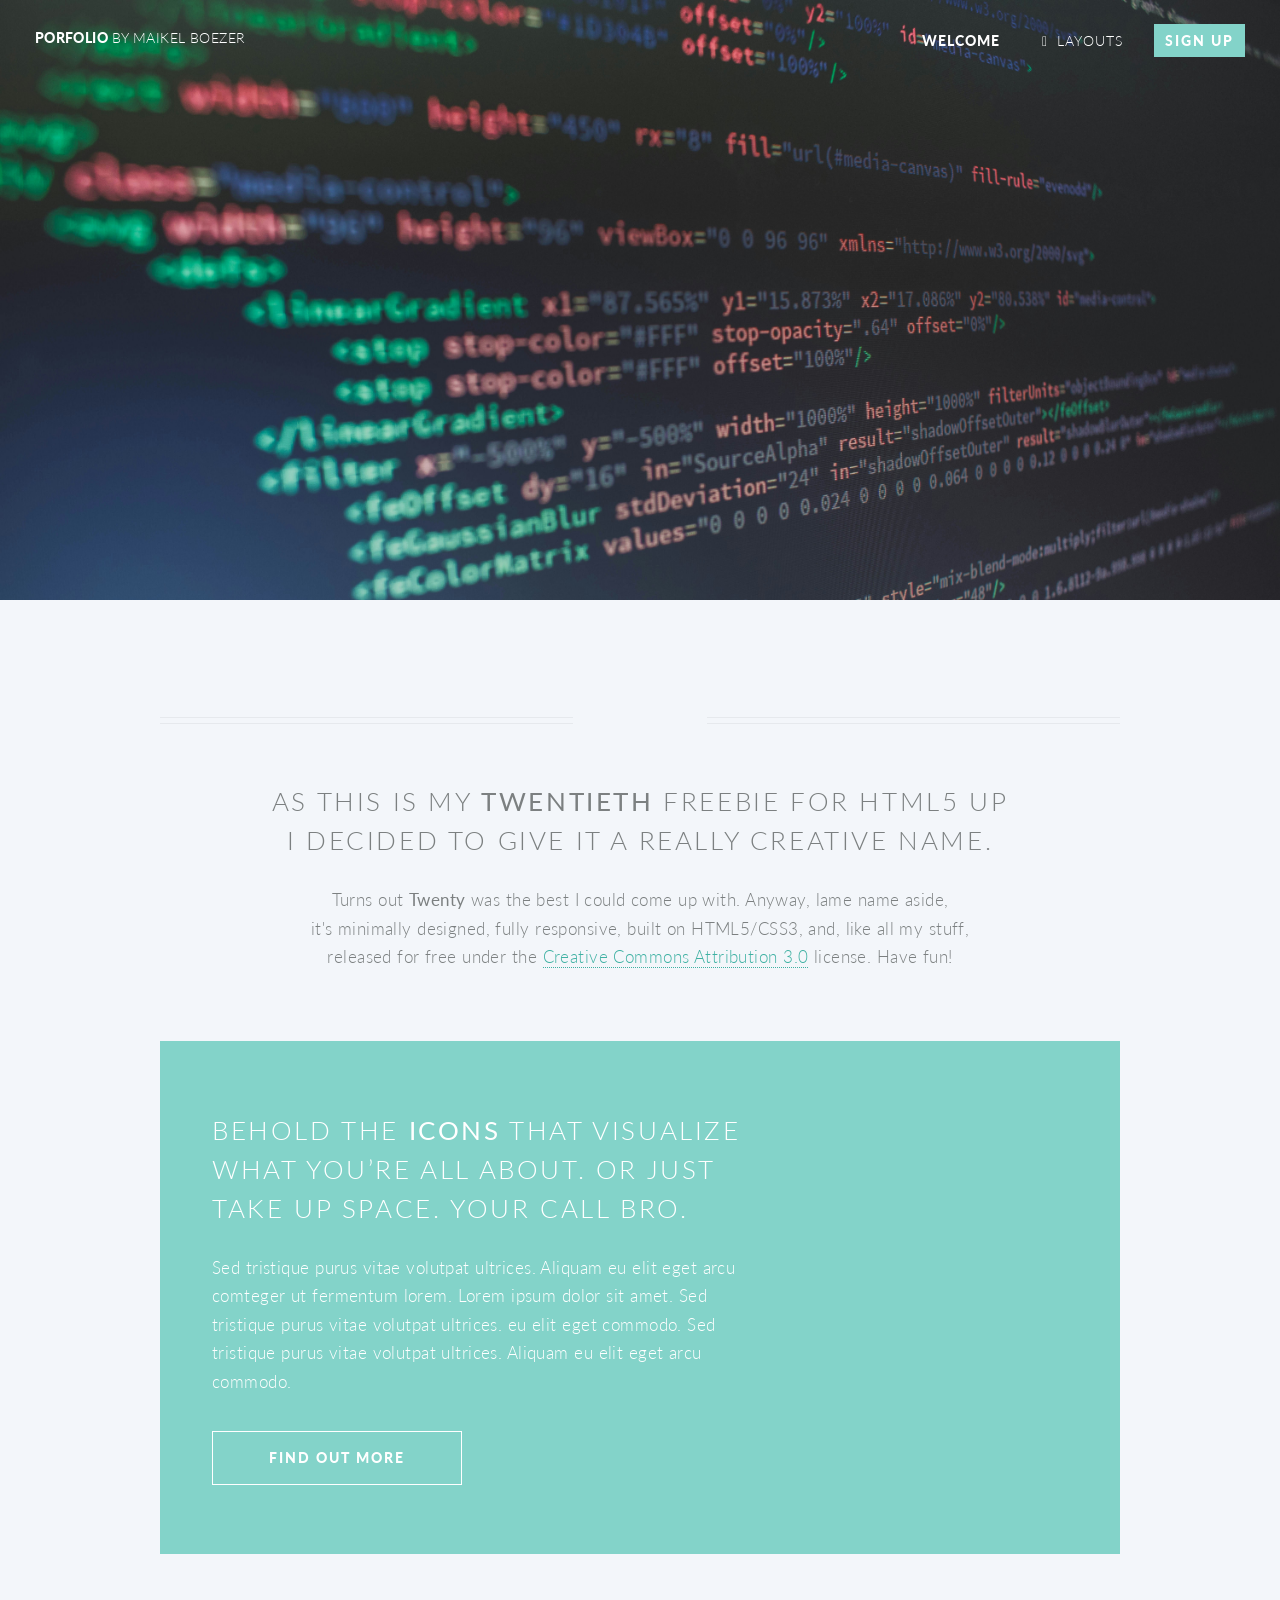
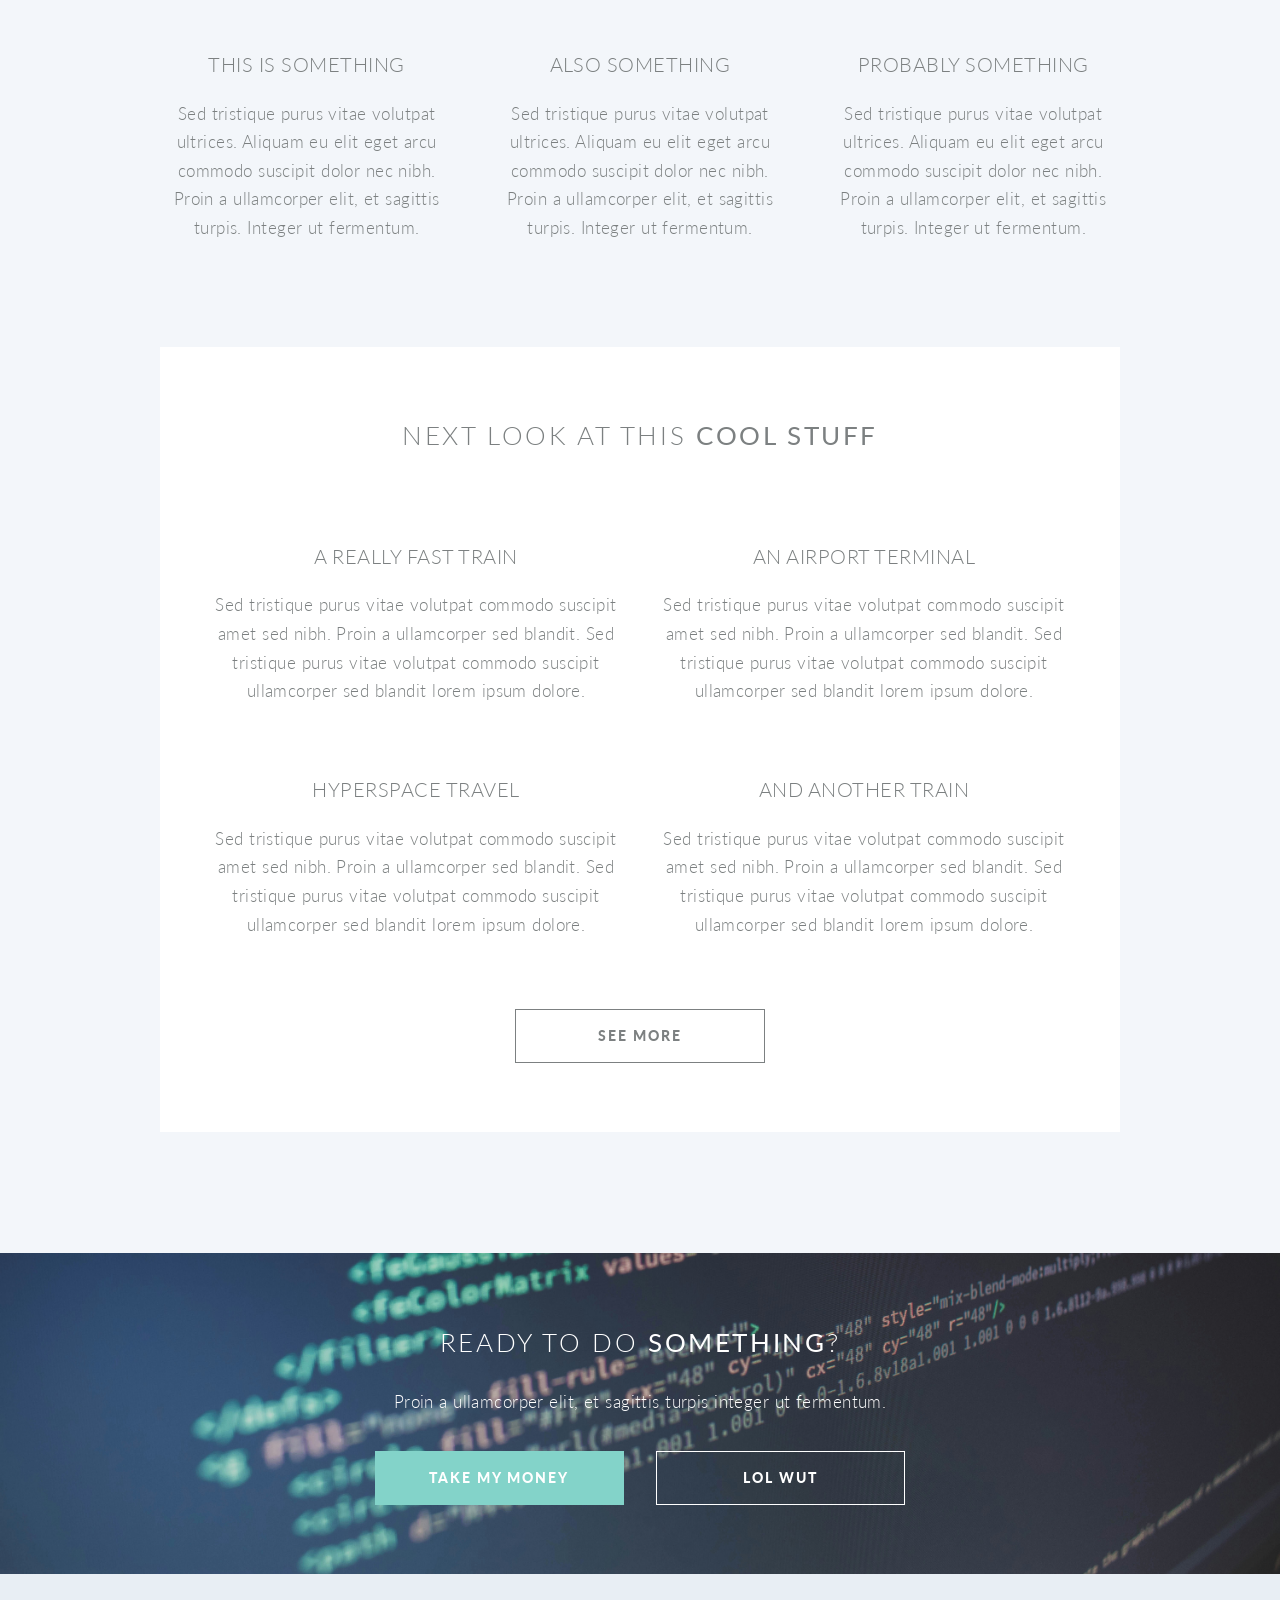
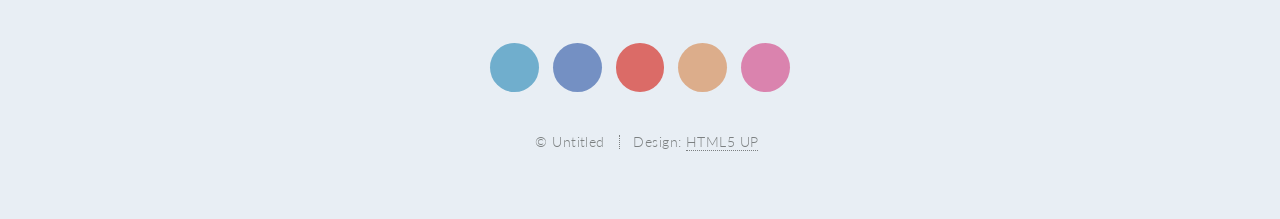
==== index.html @ 5ec09b9a "start of the portfolio" ====
<!DOCTYPE HTML>
<!--
	Twenty by HTML5 UP
	html5up.net | @ajlkn
	Free for personal and commercial use under the CCA 3.0 license (html5up.net/license)
-->
<html>
	<head>
		<title>portfolio Maikel Boezer</title>
		<meta charset="utf-8" />
		<meta name="viewport" content="width=device-width, initial-scale=1, user-scalable=no" />
		<link rel="stylesheet" href="assets/css/main.css" />
		<noscript><link rel="stylesheet" href="assets/css/noscript.css" /></noscript>
	</head>
	<body class="index is-preload">
		<div id="page-wrapper">

			<!-- Header -->
				<header id="header" class="alt">
					<h1 id="logo"><a href="index.html">porfolio <span>by Maikel Boezer</span></a></h1>
					<nav id="nav">
						<ul>
							<li class="current"><a href="index.html">Welcome</a></li>
							<li class="submenu">
								<a href="#">Layouts</a>
								<ul>
									<li><a href="left-sidebar.html">Left Sidebar</a></li>
									<li><a href="right-sidebar.html">Right Sidebar</a></li>
									<li><a href="no-sidebar.html">No Sidebar</a></li>
									<li><a href="contact.html">Contact</a></li>
									<li class="submenu">
										<a href="#">Submenu</a>
										<ul>
											<li><a href="#">Dolore Sed</a></li>
											<li><a href="#">Consequat</a></li>
											<li><a href="#">Lorem Magna</a></li>
											<li><a href="#">Sed Magna</a></li>
											<li><a href="#">Ipsum Nisl</a></li>
										</ul>
									</li>
								</ul>
							</li>
							<li><a href="#" class="button primary">Sign Up</a></li>
						</ul>
					</nav>
				</header>

			<!-- Banner -->
				<section id="banner">

					<!--
						".inner" is set up as an inline-block so it automatically expands
						in both directions to fit whatever's inside it. This means it won't
						automatically wrap lines, so be sure to use line breaks where
						appropriate (<br />).
					-->
					<div class="inner">

						<header>
							<h2>Maikel Boezer</h2>
						</header>
						<p>This is <strong>Twenty</strong>, a free
						<br />
						responsive template
						<br />
						by <a href="http://html5up.net">HTML5 UP</a>.</p>
						<footer>
							<ul class="buttons stacked">
								<li><a href="#main" class="button fit scrolly">Tell Me More</a></li>
							</ul>
						</footer>

					</div>

				</section>

			<!-- Main -->
				<article id="main">

					<header class="special container">
						<span class="icon solid fa-chart-bar"></span>
						<h2>As this is my <strong>twentieth</strong> freebie for HTML5 UP
						<br />
						I decided to give it a really creative name.</h2>
						<p>Turns out <strong>Twenty</strong> was the best I could come up with. Anyway, lame name aside,
						<br />
						it's minimally designed, fully responsive, built on HTML5/CSS3,
						and, like all my stuff,
						<br />
						released for free under the <a href="http://html5up.net/license">Creative Commons Attribution 3.0</a> license. Have fun!</p>
					</header>

					<!-- One -->
						<section class="wrapper style2 container special-alt">
							<div class="row gtr-50">
								<div class="col-8 col-12-narrower">

									<header>
										<h2>Behold the <strong>icons</strong> that visualize what you’re all about. or just take up space. your call bro.</h2>
									</header>
									<p>Sed tristique purus vitae volutpat ultrices. Aliquam eu elit eget arcu comteger ut fermentum lorem. Lorem ipsum dolor sit amet. Sed tristique purus vitae volutpat ultrices. eu elit eget commodo. Sed tristique purus vitae volutpat ultrices. Aliquam eu elit eget arcu commodo.</p>
									<footer>
										<ul class="buttons">
											<li><a href="#" class="button">Find Out More</a></li>
										</ul>
									</footer>

								</div>
								<div class="col-4 col-12-narrower imp-narrower">

									<ul class="featured-icons">
										<li><span class="icon fa-clock"><span class="label">Feature 1</span></span></li>
										<li><span class="icon solid fa-volume-up"><span class="label">Feature 2</span></span></li>
										<li><span class="icon solid fa-laptop"><span class="label">Feature 3</span></span></li>
										<li><span class="icon solid fa-inbox"><span class="label">Feature 4</span></span></li>
										<li><span class="icon solid fa-lock"><span class="label">Feature 5</span></span></li>
										<li><span class="icon solid fa-cog"><span class="label">Feature 6</span></span></li>
									</ul>

								</div>
							</div>
						</section>

					<!-- Two -->
						<section class="wrapper style1 container special">
							<div class="row">
								<div class="col-4 col-12-narrower">

									<section>
										<span class="icon solid featured fa-check"></span>
										<header>
											<h3>This is Something</h3>
										</header>
										<p>Sed tristique purus vitae volutpat ultrices. Aliquam eu elit eget arcu commodo suscipit dolor nec nibh. Proin a ullamcorper elit, et sagittis turpis. Integer ut fermentum.</p>
									</section>

								</div>
								<div class="col-4 col-12-narrower">

									<section>
										<span class="icon solid featured fa-check"></span>
										<header>
											<h3>Also Something</h3>
										</header>
										<p>Sed tristique purus vitae volutpat ultrices. Aliquam eu elit eget arcu commodo suscipit dolor nec nibh. Proin a ullamcorper elit, et sagittis turpis. Integer ut fermentum.</p>
									</section>

								</div>
								<div class="col-4 col-12-narrower">

									<section>
										<span class="icon solid featured fa-check"></span>
										<header>
											<h3>Probably Something</h3>
										</header>
										<p>Sed tristique purus vitae volutpat ultrices. Aliquam eu elit eget arcu commodo suscipit dolor nec nibh. Proin a ullamcorper elit, et sagittis turpis. Integer ut fermentum.</p>
									</section>

								</div>
							</div>
						</section>

					<!-- Three -->
						<section class="wrapper style3 container special">

							<header class="major">
								<h2>Next look at this <strong>cool stuff</strong></h2>
							</header>

							<div class="row">
								<div class="col-6 col-12-narrower">

									<section>
										<a href="#" class="image featured"><img src="images/pic01.jpg" alt="" /></a>
										<header>
											<h3>A Really Fast Train</h3>
										</header>
										<p>Sed tristique purus vitae volutpat commodo suscipit amet sed nibh. Proin a ullamcorper sed blandit. Sed tristique purus vitae volutpat commodo suscipit ullamcorper sed blandit lorem ipsum dolore.</p>
									</section>

								</div>
								<div class="col-6 col-12-narrower">

									<section>
										<a href="#" class="image featured"><img src="images/pic02.jpg" alt="" /></a>
										<header>
											<h3>An Airport Terminal</h3>
										</header>
										<p>Sed tristique purus vitae volutpat commodo suscipit amet sed nibh. Proin a ullamcorper sed blandit. Sed tristique purus vitae volutpat commodo suscipit ullamcorper sed blandit lorem ipsum dolore.</p>
									</section>

								</div>
							</div>
							<div class="row">
								<div class="col-6 col-12-narrower">

									<section>
										<a href="#" class="image featured"><img src="images/pic03.jpg" alt="" /></a>
										<header>
											<h3>Hyperspace Travel</h3>
										</header>
										<p>Sed tristique purus vitae volutpat commodo suscipit amet sed nibh. Proin a ullamcorper sed blandit. Sed tristique purus vitae volutpat commodo suscipit ullamcorper sed blandit lorem ipsum dolore.</p>
									</section>

								</div>
								<div class="col-6 col-12-narrower">

									<section>
										<a href="#" class="image featured"><img src="images/pic04.jpg" alt="" /></a>
										<header>
											<h3>And Another Train</h3>
										</header>
										<p>Sed tristique purus vitae volutpat commodo suscipit amet sed nibh. Proin a ullamcorper sed blandit. Sed tristique purus vitae volutpat commodo suscipit ullamcorper sed blandit lorem ipsum dolore.</p>
									</section>

								</div>
							</div>

							<footer class="major">
								<ul class="buttons">
									<li><a href="#" class="button">See More</a></li>
								</ul>
							</footer>

						</section>

				</article>

			<!-- CTA -->
				<section id="cta">

					<header>
						<h2>Ready to do <strong>something</strong>?</h2>
						<p>Proin a ullamcorper elit, et sagittis turpis integer ut fermentum.</p>
					</header>
					<footer>
						<ul class="buttons">
							<li><a href="#" class="button primary">Take My Money</a></li>
							<li><a href="#" class="button">LOL Wut</a></li>
						</ul>
					</footer>

				</section>

			<!-- Footer -->
				<footer id="footer">

					<ul class="icons">
						<li><a href="#" class="icon brands circle fa-twitter"><span class="label">Twitter</span></a></li>
						<li><a href="#" class="icon brands circle fa-facebook-f"><span class="label">Facebook</span></a></li>
						<li><a href="#" class="icon brands circle fa-google-plus-g"><span class="label">Google+</span></a></li>
						<li><a href="#" class="icon brands circle fa-github"><span class="label">Github</span></a></li>
						<li><a href="#" class="icon brands circle fa-dribbble"><span class="label">Dribbble</span></a></li>
					</ul>

					<ul class="copyright">
						<li>&copy; Untitled</li><li>Design: <a href="http://html5up.net">HTML5 UP</a></li>
					</ul>

				</footer>

		</div>

		<!-- Scripts -->
			<script src="assets/js/jquery.min.js"></script>
			<script src="assets/js/jquery.dropotron.min.js"></script>
			<script src="assets/js/jquery.scrolly.min.js"></script>
			<script src="assets/js/jquery.scrollex.min.js"></script>
			<script src="assets/js/browser.min.js"></script>
			<script src="assets/js/breakpoints.min.js"></script>
			<script src="assets/js/util.js"></script>
			<script src="assets/js/main.js"></script>

	</body>
</html>
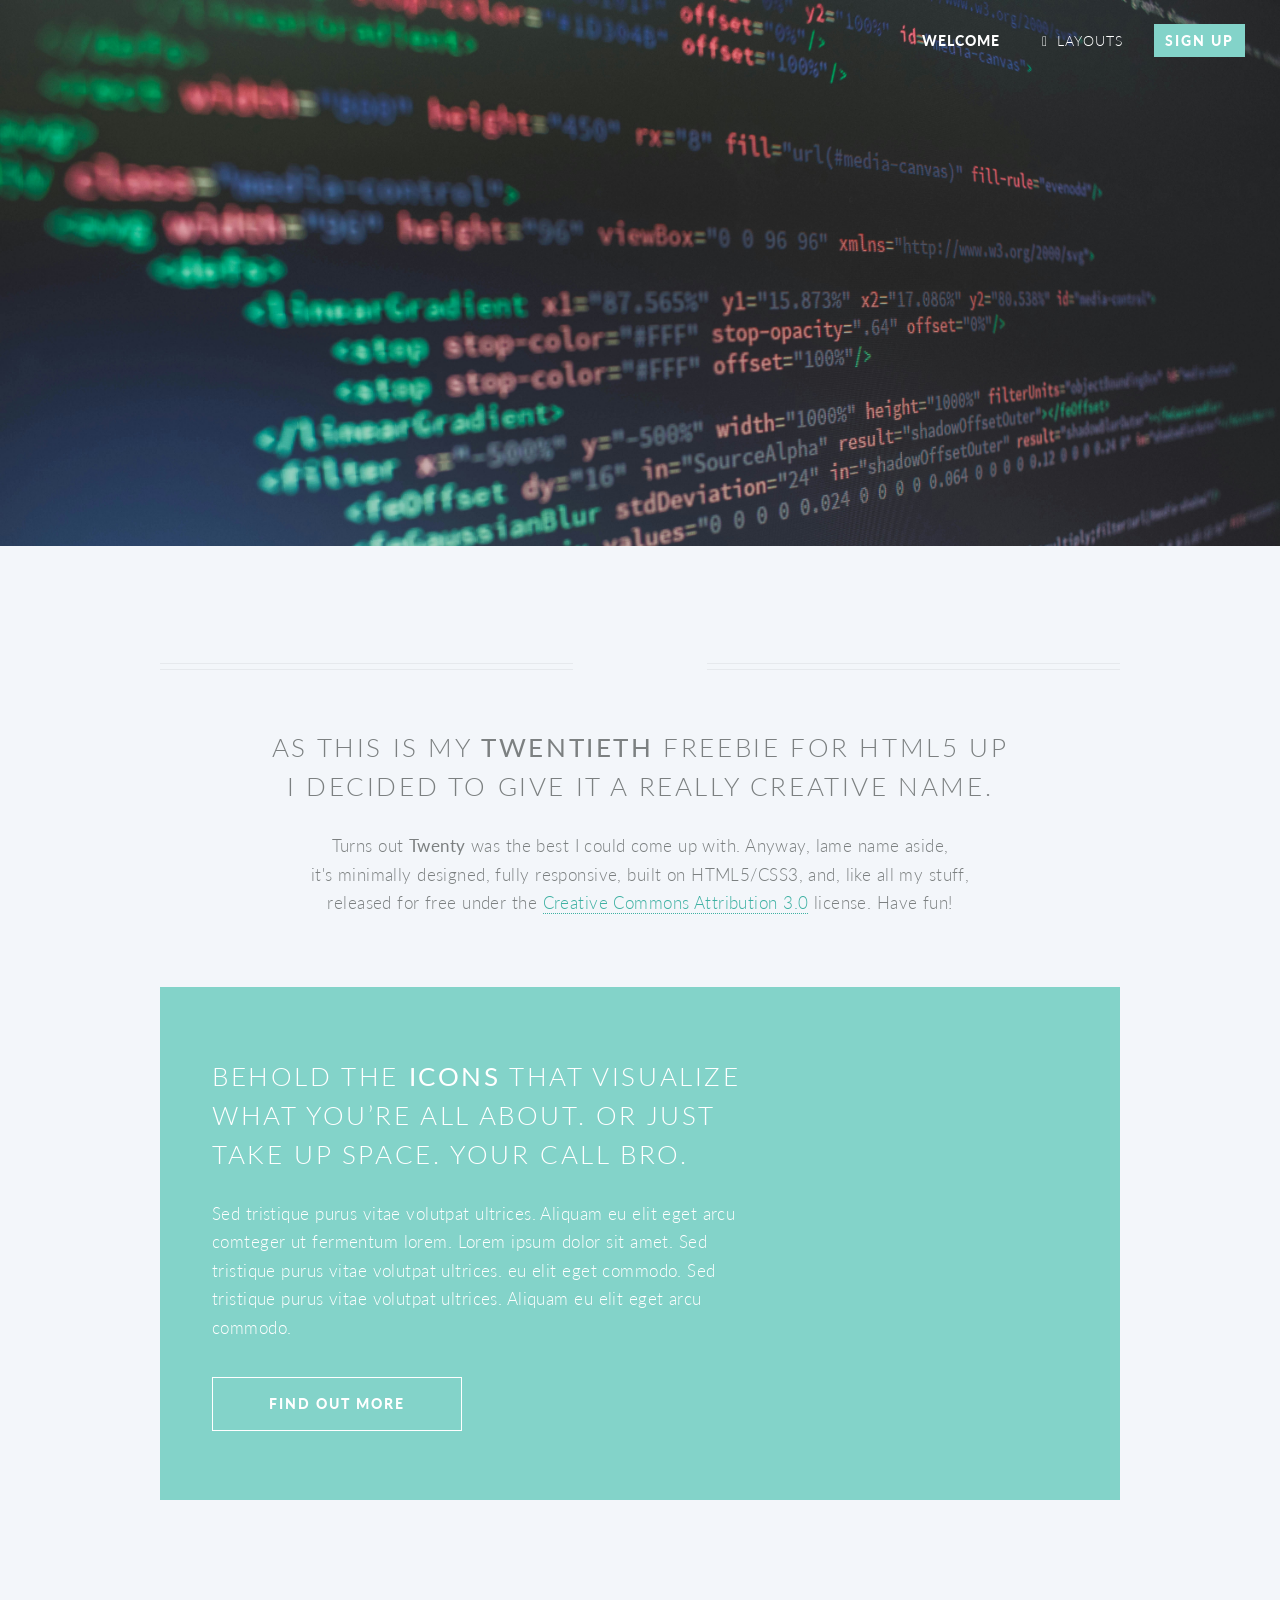
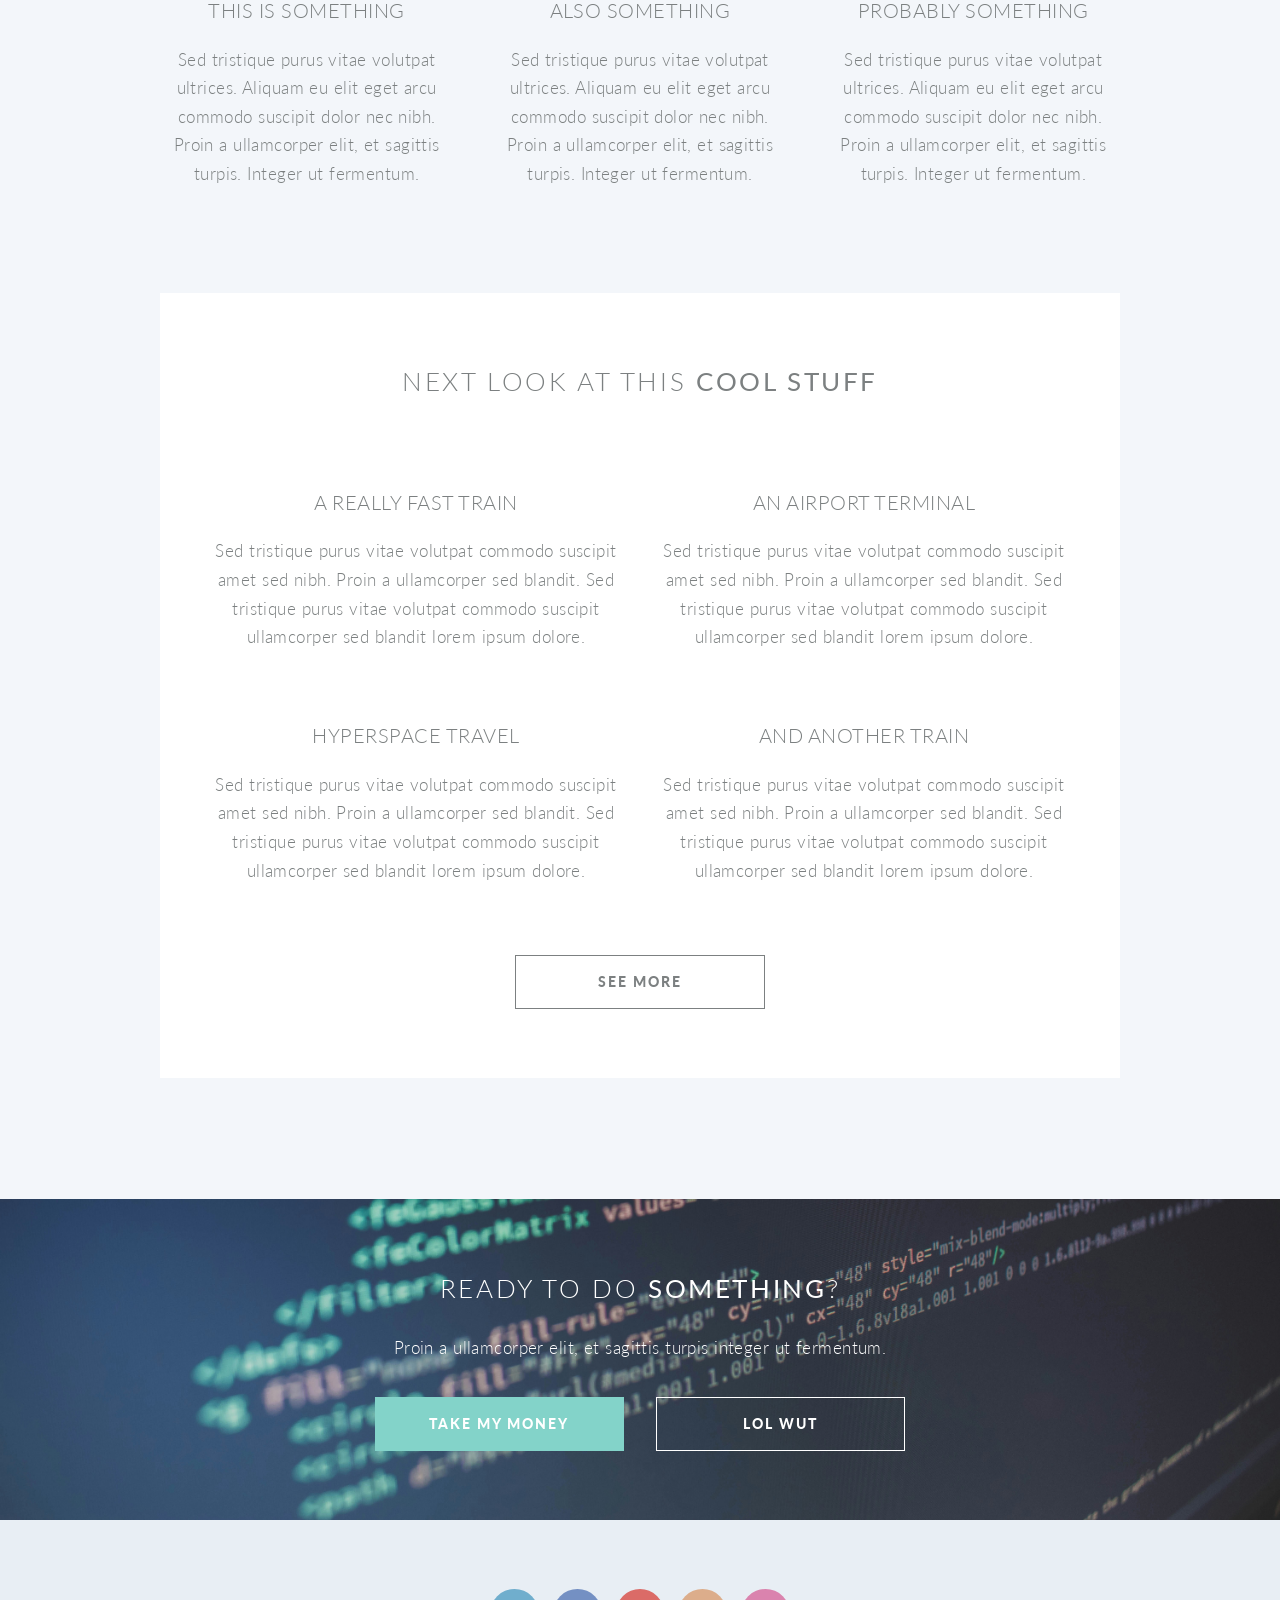
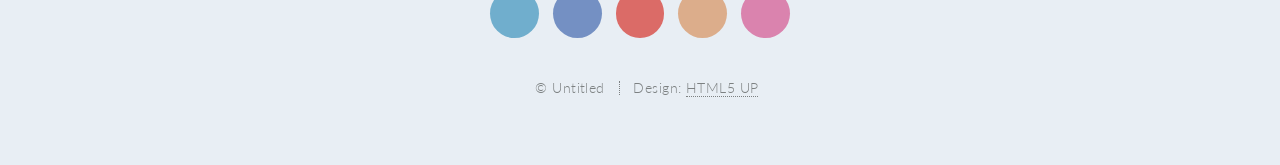
==== commit f62c8092: "Update index.html" ====
--- a/index.html
+++ b/index.html
@@ -6,7 +6,7 @@
 -->
 <html>
 	<head>
-		<title>portfolio Maikel Boezer</title>
+		<title>Portfolio Maikel Boezer</title>
 		<meta charset="utf-8" />
 		<meta name="viewport" content="width=device-width, initial-scale=1, user-scalable=no" />
 		<link rel="stylesheet" href="assets/css/main.css" />
@@ -17,7 +17,7 @@
 
 			<!-- Header -->
 				<header id="header" class="alt">
-					<h1 id="logo"><a href="index.html">porfolio <span>by Maikel Boezer</span></a></h1>
+					<!-- <h1 id="logo"><a href="index.html">porfolio <span>by Maikel Boezer</span></a></h1> -->
 					<nav id="nav">
 						<ul>
 							<li class="current"><a href="index.html">Welcome</a></li>
@@ -59,15 +59,13 @@
 						<header>
 							<h2>Maikel Boezer</h2>
 						</header>
-						<p>This is <strong>Twenty</strong>, a free
-						<br />
-						responsive template
-						<br />
-						by <a href="http://html5up.net">HTML5 UP</a>.</p>
+						<p><br />This is a porfolio off all my projects so far,<br />
+						   let's see if there is anything intresting!
+						</p>
 						<footer>
-							<ul class="buttons stacked">
+							<!-- <ul class="buttons stacked">
 								<li><a href="#main" class="button fit scrolly">Tell Me More</a></li>
-							</ul>
+							</ul> -->
 						</footer>
 
 					</div>
@@ -78,7 +76,7 @@
 				<article id="main">
 
 					<header class="special container">
-						<span class="icon solid fa-chart-bar"></span>
+						<span class="icon solid fa-id-card"></span>
 						<h2>As this is my <strong>twentieth</strong> freebie for HTML5 UP
 						<br />
 						I decided to give it a really creative name.</h2>
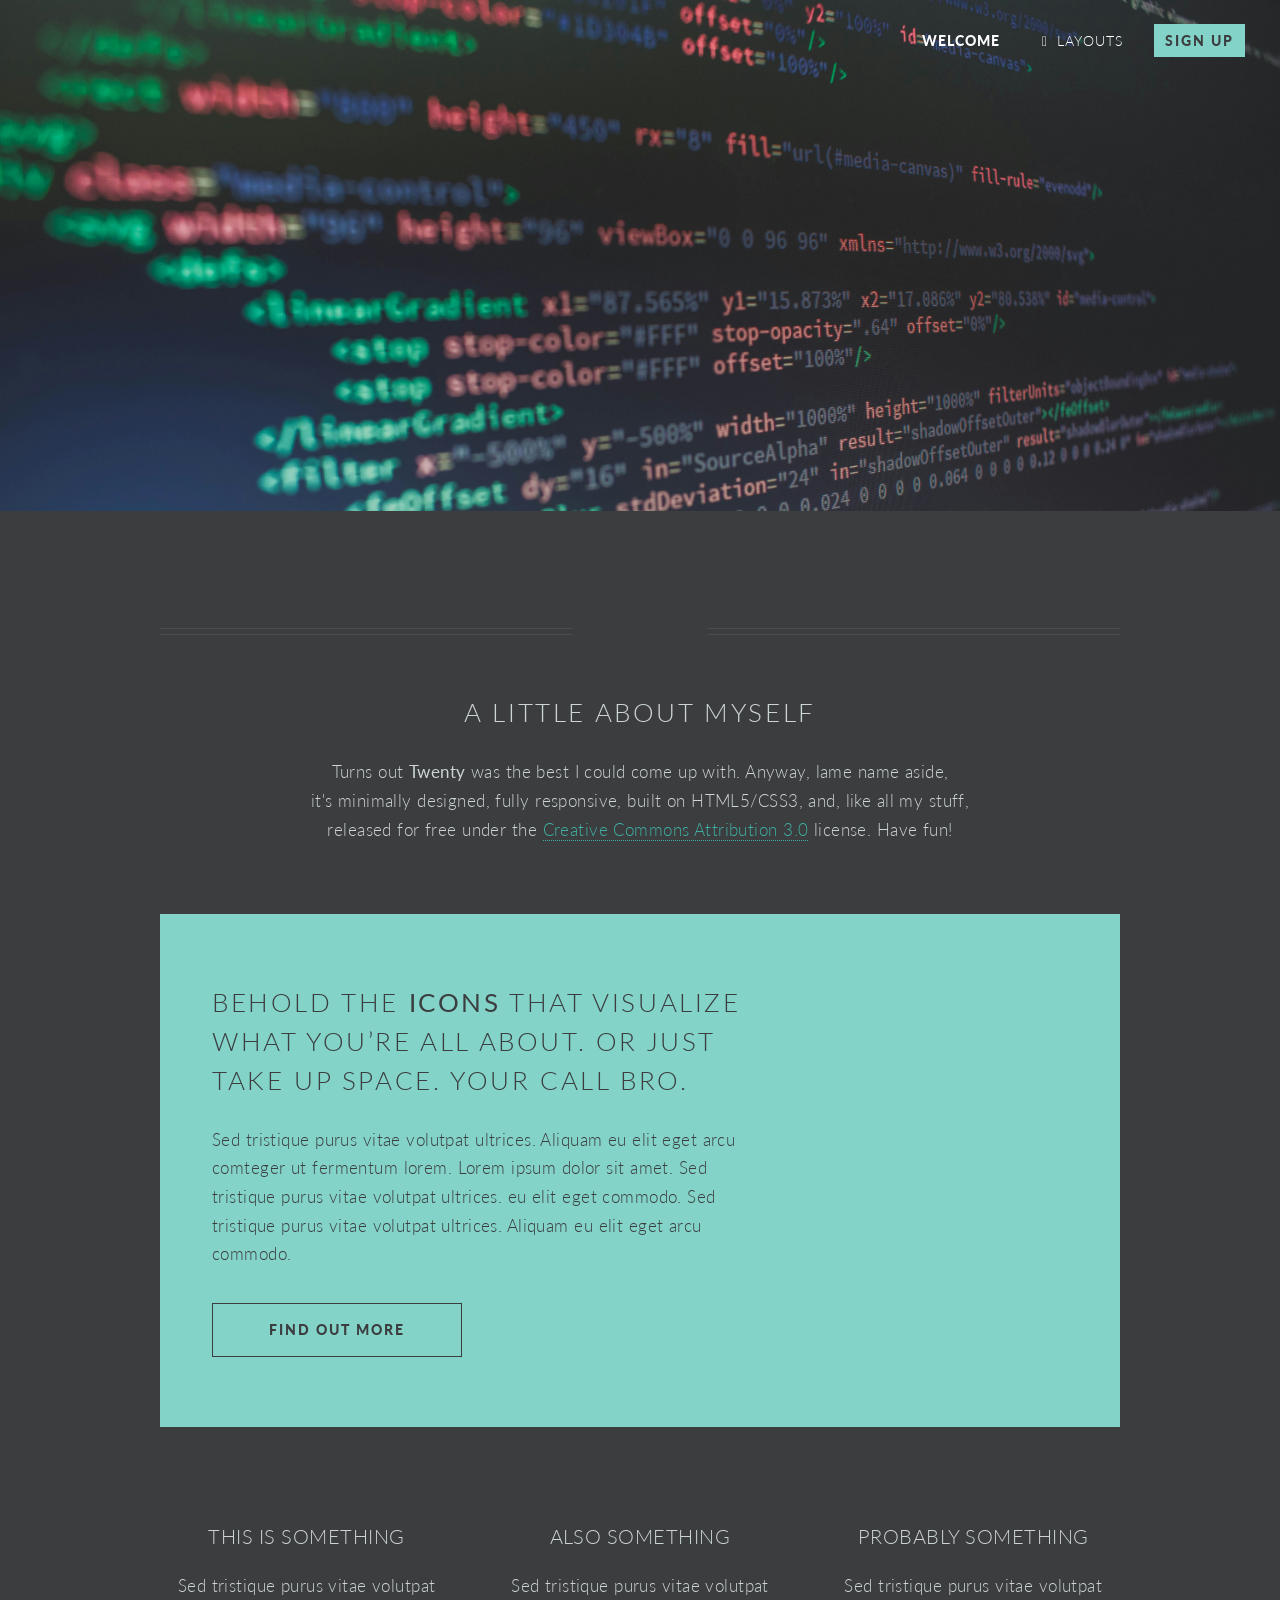
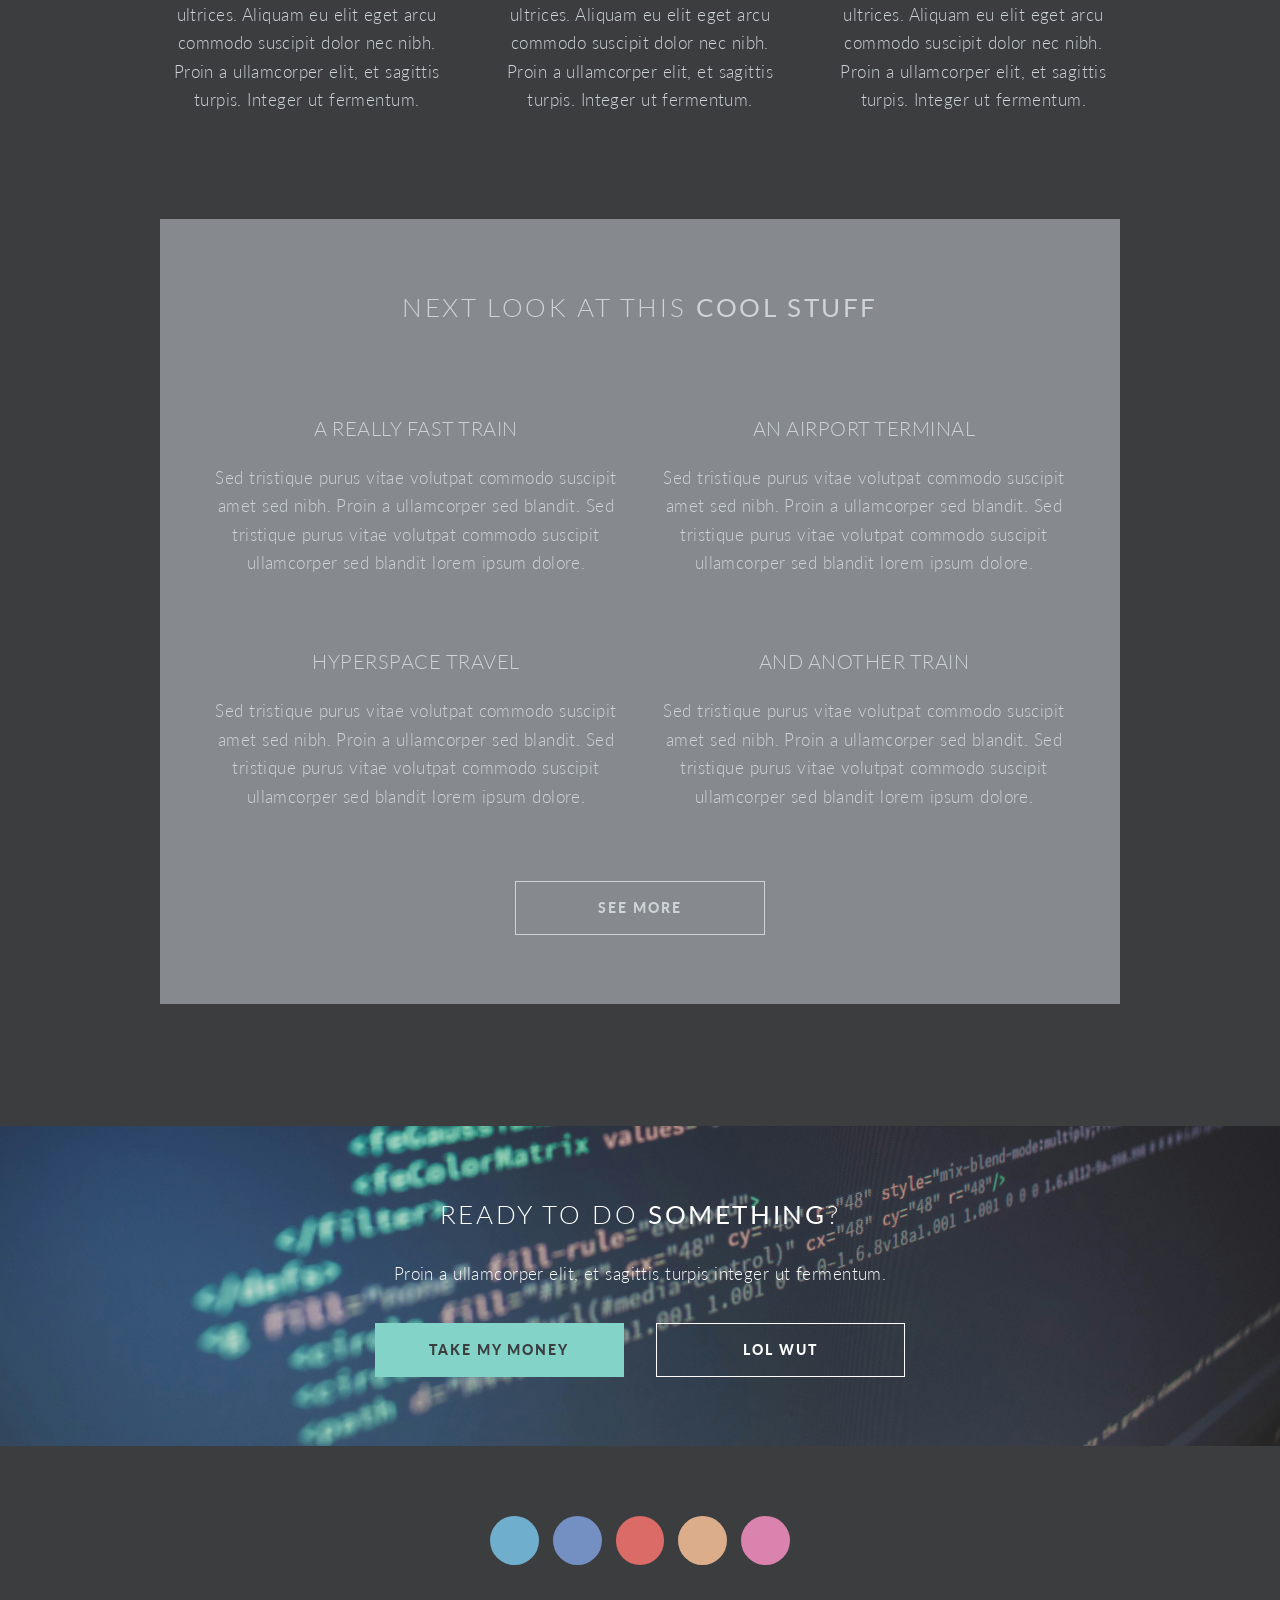
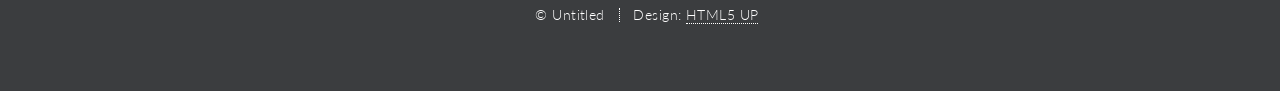
==== commit e6bf2244: "made the website dark mode" ====
--- a/index.html
+++ b/index.html
@@ -62,11 +62,6 @@
 						<p><br />This is a porfolio off all my projects so far,<br />
 						   let's see if there is anything intresting!
 						</p>
-						<footer>
-							<!-- <ul class="buttons stacked">
-								<li><a href="#main" class="button fit scrolly">Tell Me More</a></li>
-							</ul> -->
-						</footer>
 
 					</div>
 
@@ -77,10 +72,9 @@
 
 					<header class="special container">
 						<span class="icon solid fa-id-card"></span>
-						<h2>As this is my <strong>twentieth</strong> freebie for HTML5 UP
-						<br />
-						I decided to give it a really creative name.</h2>
+						<h2>A little about myself</h2>
 						<p>Turns out <strong>Twenty</strong> was the best I could come up with. Anyway, lame name aside,
+							
 						<br />
 						it's minimally designed, fully responsive, built on HTML5/CSS3,
 						and, like all my stuff,
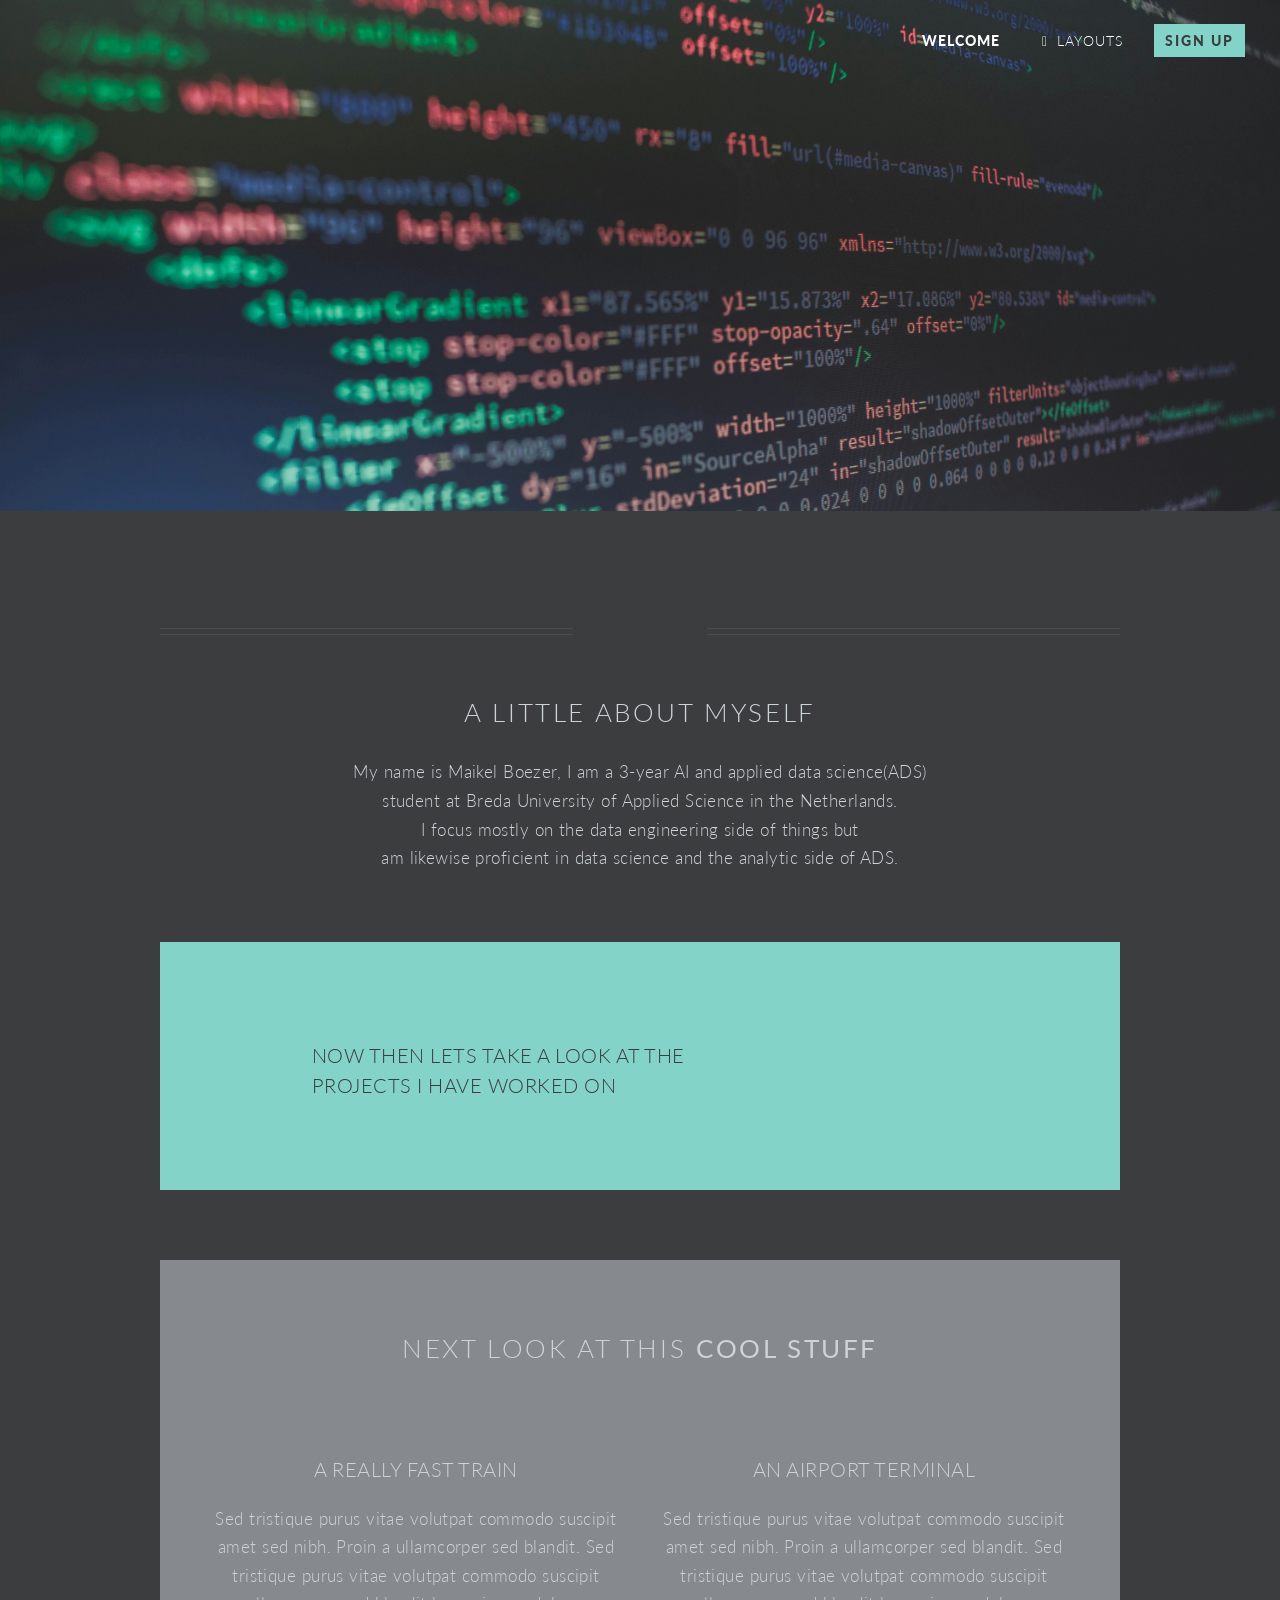
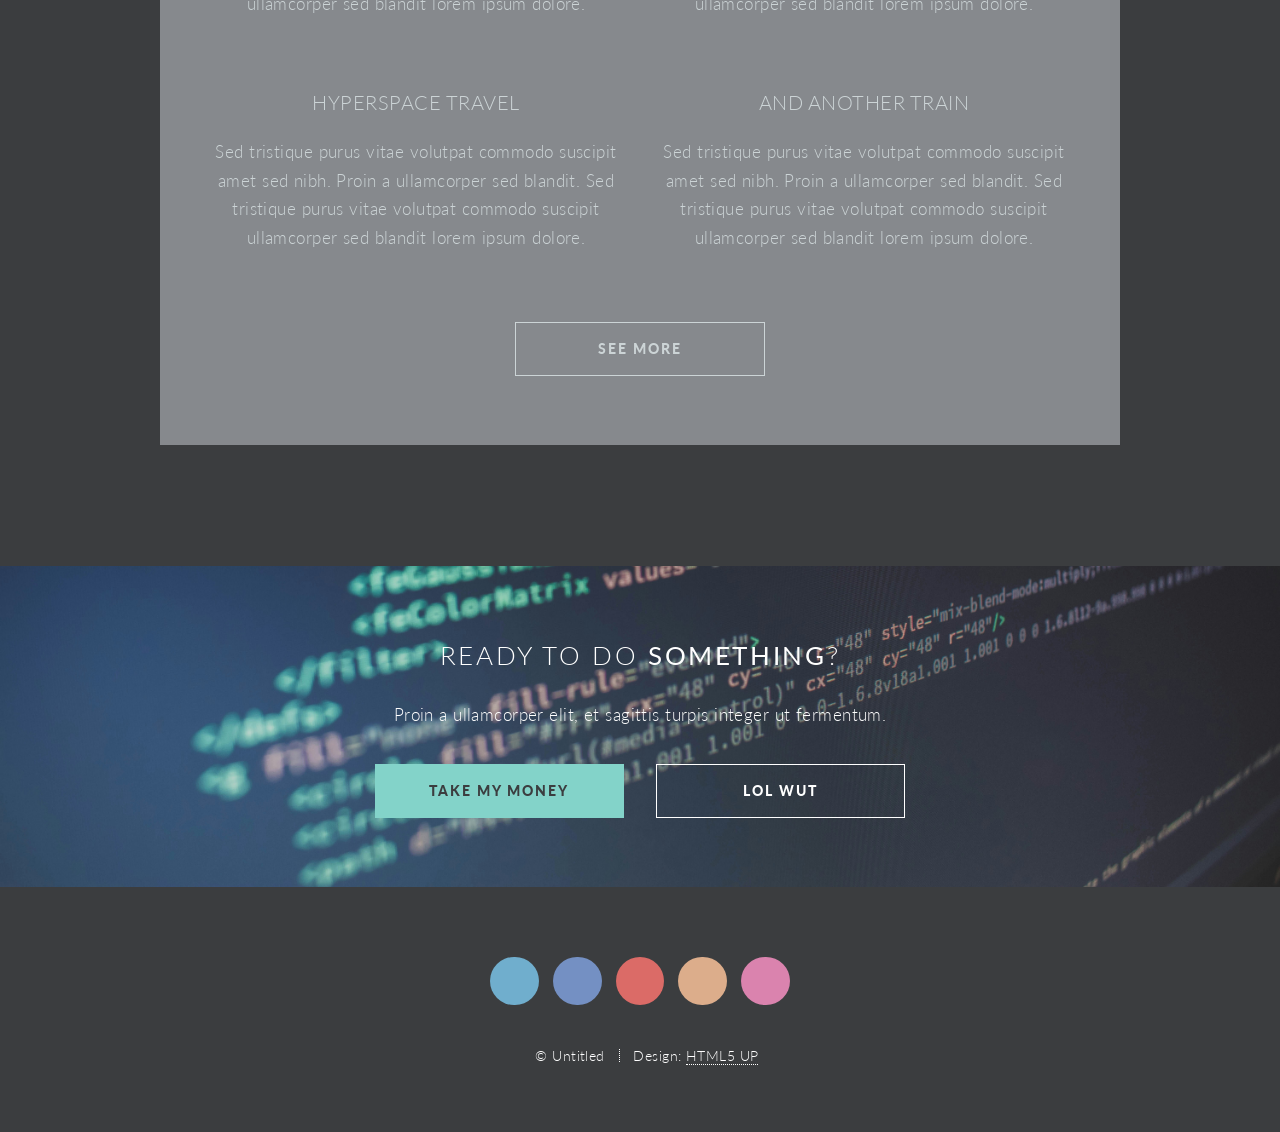
==== commit c67a2446: "update" ====
--- a/index.html
+++ b/index.html
@@ -73,13 +73,10 @@
 					<header class="special container">
 						<span class="icon solid fa-id-card"></span>
 						<h2>A little about myself</h2>
-						<p>Turns out <strong>Twenty</strong> was the best I could come up with. Anyway, lame name aside,
-							
-						<br />
-						it's minimally designed, fully responsive, built on HTML5/CSS3,
-						and, like all my stuff,
-						<br />
-						released for free under the <a href="http://html5up.net/license">Creative Commons Attribution 3.0</a> license. Have fun!</p>
+						<p>My name is Maikel Boezer, I am a 3-year AI and applied data science(ADS)<br>
+						   student at Breda University of Applied Science in the Netherlands.<br>
+						   I focus mostly on the data engineering side of things but <br>
+						   am likewise proficient in data science and the analytic side of ADS.</p>
 					</header>
 
 					<!-- One -->
@@ -88,25 +85,25 @@
 								<div class="col-8 col-12-narrower">
 
 									<header>
-										<h2>Behold the <strong>icons</strong> that visualize what you’re all about. or just take up space. your call bro.</h2>
+										<h3>Now then lets take a look at the projects I have worked on</h3>
 									</header>
-									<p>Sed tristique purus vitae volutpat ultrices. Aliquam eu elit eget arcu comteger ut fermentum lorem. Lorem ipsum dolor sit amet. Sed tristique purus vitae volutpat ultrices. eu elit eget commodo. Sed tristique purus vitae volutpat ultrices. Aliquam eu elit eget arcu commodo.</p>
+									<!-- <p>Sed tristique purus vitae volutpat ultrices. Aliquam eu elit eget arcu comteger ut fermentum lorem. Lorem ipsum dolor sit amet. Sed tristique purus vitae volutpat ultrices. eu elit eget commodo. Sed tristique purus vitae volutpat ultrices. Aliquam eu elit eget arcu commodo.</p> -->
 									<footer>
-										<ul class="buttons">
+										<!-- <ul class="buttons">
 											<li><a href="#" class="button">Find Out More</a></li>
-										</ul>
+										</ul> -->
 									</footer>
 
 								</div>
 								<div class="col-4 col-12-narrower imp-narrower">
-
+									
 									<ul class="featured-icons">
-										<li><span class="icon fa-clock"><span class="label">Feature 1</span></span></li>
-										<li><span class="icon solid fa-volume-up"><span class="label">Feature 2</span></span></li>
-										<li><span class="icon solid fa-laptop"><span class="label">Feature 3</span></span></li>
-										<li><span class="icon solid fa-inbox"><span class="label">Feature 4</span></span></li>
-										<li><span class="icon solid fa-lock"><span class="label">Feature 5</span></span></li>
-										<li><span class="icon solid fa-cog"><span class="label">Feature 6</span></span></li>
+										<!-- <li><span class="icon fa-clock"><span class="label">Feature 1</span></span></li> -->
+										<!-- <li><span class="icon solid fa-volume-up"><span class="label">Feature 2</span></span></li> -->
+										<li><span class="icon solid fa-laptop", style="font-size: 75px;" ><span class="label">Feature 3</span></span></li>
+										<!-- <li><span class="icon solid fa-inbox"><span class="label">Feature 4</span></span></li> -->
+										<!-- <li><span class="icon solid fa-lock"><span class="label">Feature 5</span></span></li> -->
+										<!-- <li><span class="icon solid fa-cog"><span class="label">Feature 6</span></span></li> -->
 									</ul>
 
 								</div>
@@ -114,7 +111,7 @@
 						</section>
 
 					<!-- Two -->
-						<section class="wrapper style1 container special">
+						<!-- <section class="wrapper style1 container special">
 							<div class="row">
 								<div class="col-4 col-12-narrower">
 
@@ -150,7 +147,7 @@
 
 								</div>
 							</div>
-						</section>
+						</section> -->
 
 					<!-- Three -->
 						<section class="wrapper style3 container special">
@@ -165,7 +162,7 @@
 									<section>
 										<a href="#" class="image featured"><img src="images/pic01.jpg" alt="" /></a>
 										<header>
-											<h3>A Really Fast Train</h3>
+											<h4>A Really Fast Train</h4>
 										</header>
 										<p>Sed tristique purus vitae volutpat commodo suscipit amet sed nibh. Proin a ullamcorper sed blandit. Sed tristique purus vitae volutpat commodo suscipit ullamcorper sed blandit lorem ipsum dolore.</p>
 									</section>
@@ -176,7 +173,7 @@
 									<section>
 										<a href="#" class="image featured"><img src="images/pic02.jpg" alt="" /></a>
 										<header>
-											<h3>An Airport Terminal</h3>
+											<h4>An Airport Terminal</h4>
 										</header>
 										<p>Sed tristique purus vitae volutpat commodo suscipit amet sed nibh. Proin a ullamcorper sed blandit. Sed tristique purus vitae volutpat commodo suscipit ullamcorper sed blandit lorem ipsum dolore.</p>
 									</section>
@@ -189,7 +186,7 @@
 									<section>
 										<a href="#" class="image featured"><img src="images/pic03.jpg" alt="" /></a>
 										<header>
-											<h3>Hyperspace Travel</h3>
+											<h4>Hyperspace Travel</h4>
 										</header>
 										<p>Sed tristique purus vitae volutpat commodo suscipit amet sed nibh. Proin a ullamcorper sed blandit. Sed tristique purus vitae volutpat commodo suscipit ullamcorper sed blandit lorem ipsum dolore.</p>
 									</section>
@@ -200,7 +197,7 @@
 									<section>
 										<a href="#" class="image featured"><img src="images/pic04.jpg" alt="" /></a>
 										<header>
-											<h3>And Another Train</h3>
+											<h4>And Another Train</h4>
 										</header>
 										<p>Sed tristique purus vitae volutpat commodo suscipit amet sed nibh. Proin a ullamcorper sed blandit. Sed tristique purus vitae volutpat commodo suscipit ullamcorper sed blandit lorem ipsum dolore.</p>
 									</section>
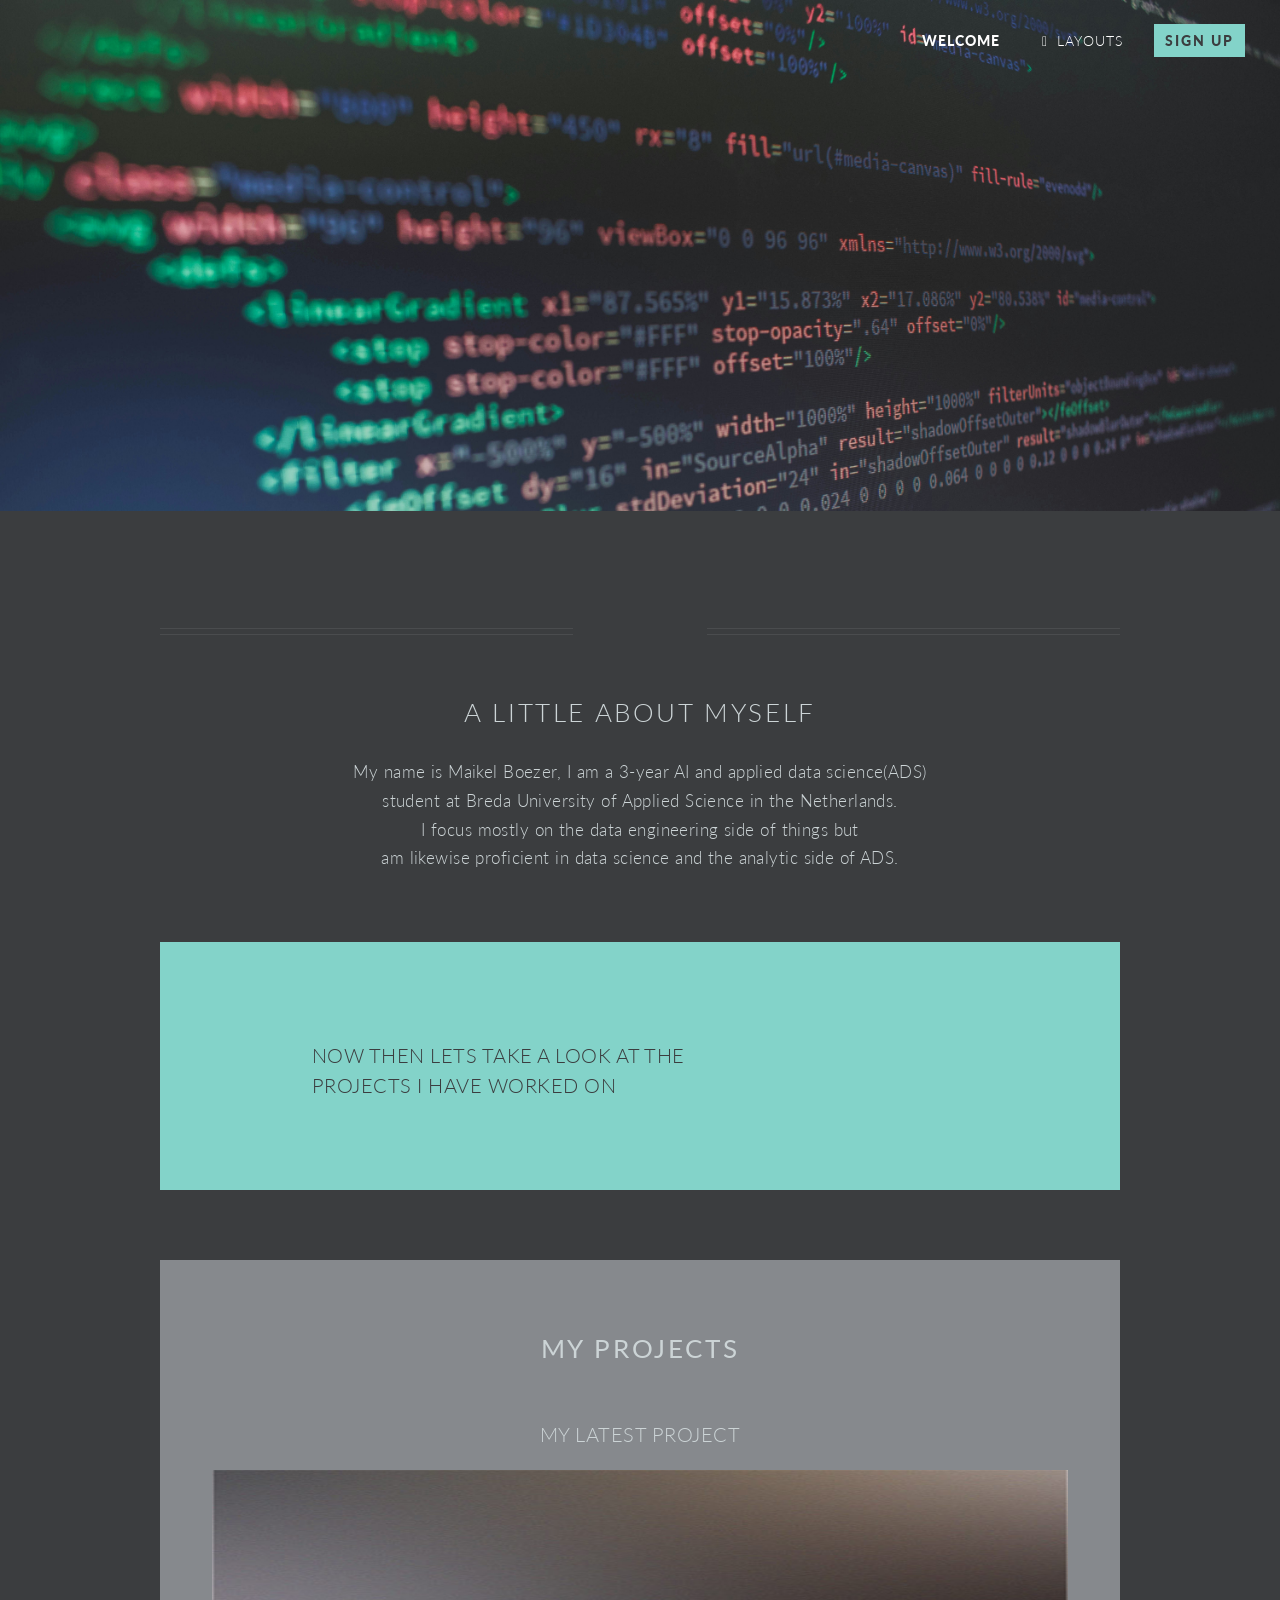
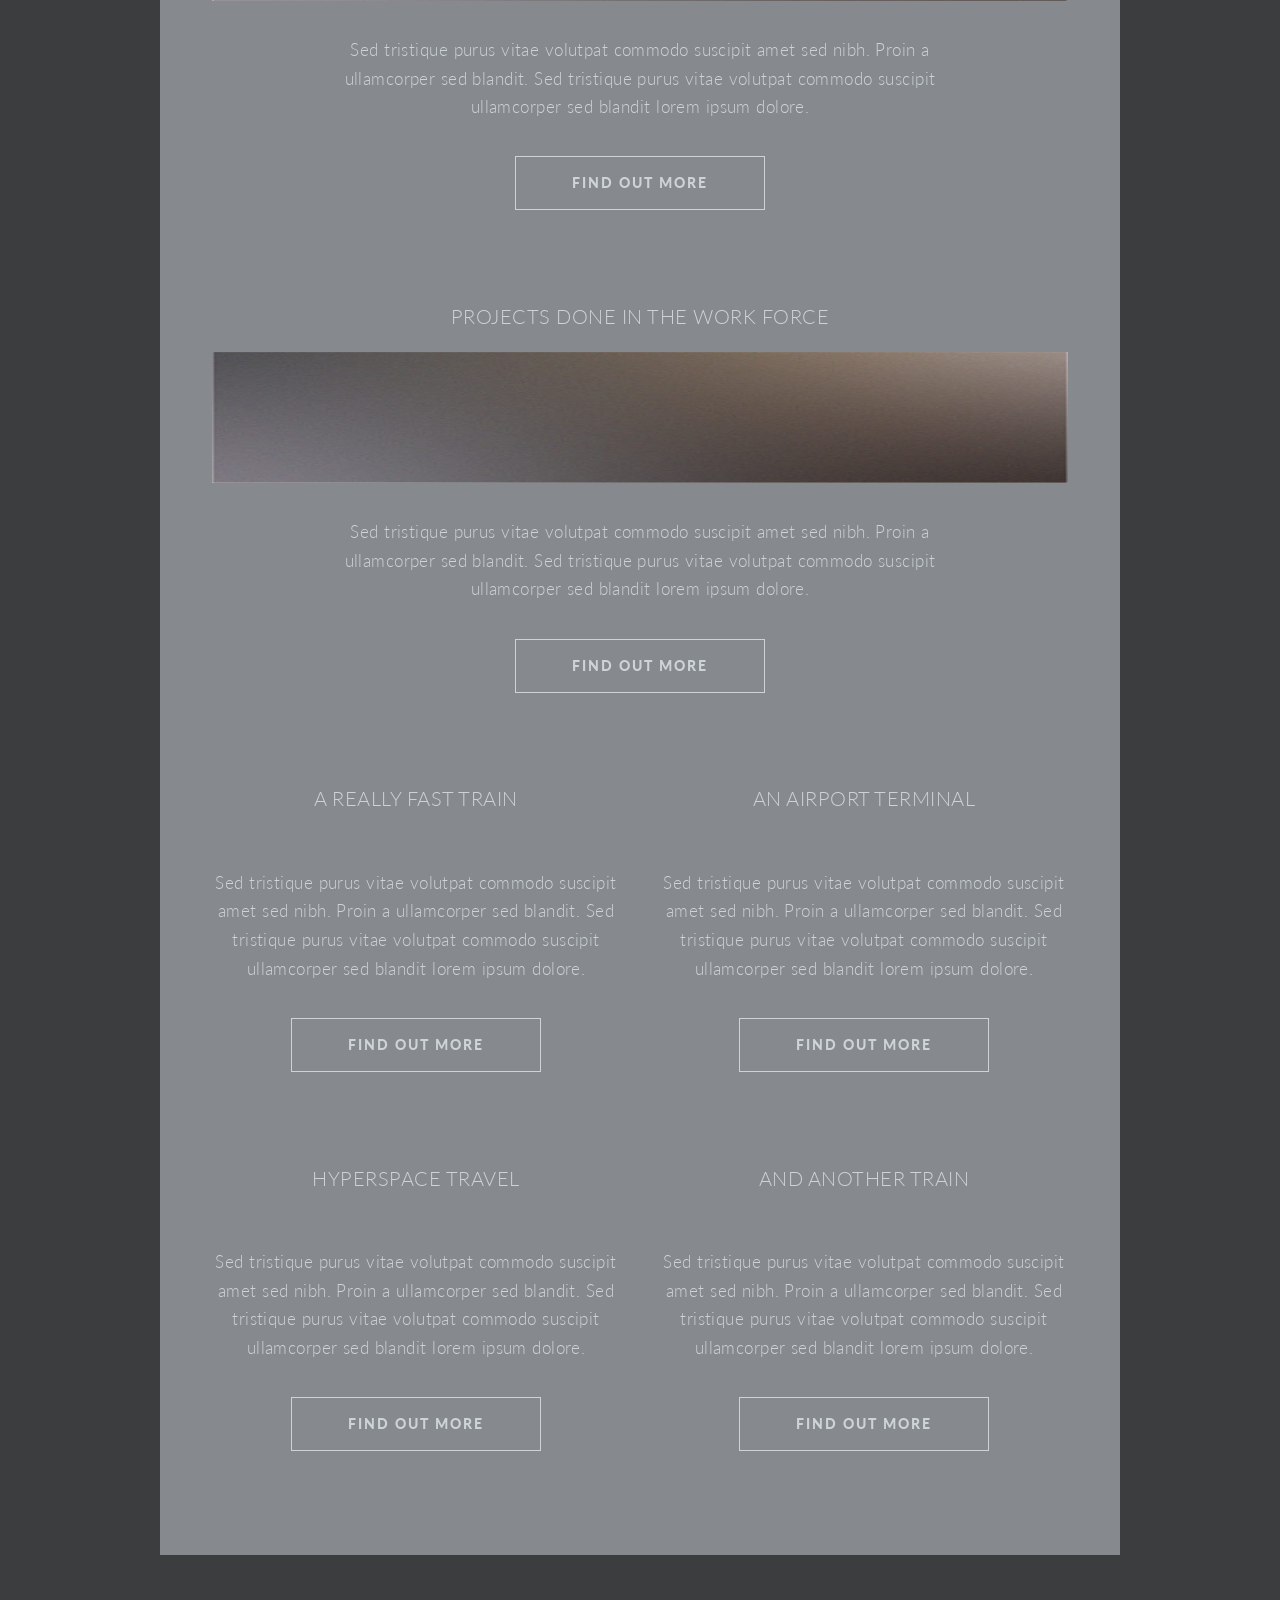
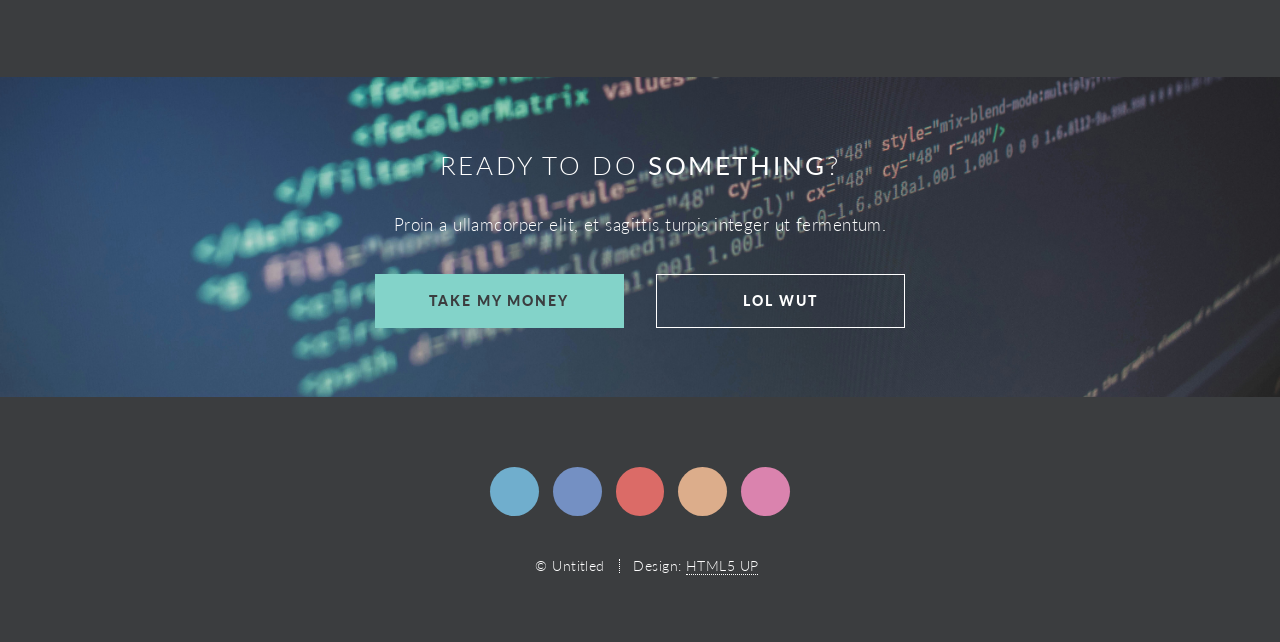
==== commit 63f86aa8: "update" ====
--- a/index.html
+++ b/index.html
@@ -153,29 +153,78 @@
 						<section class="wrapper style3 container special">
 
 							<header class="major">
-								<h2>Next look at this <strong>cool stuff</strong></h2>
+								<h2><strong>My projects</strong></h2>
 							</header>
 
 							<div class="row">
+								
+								<div class="col-12-narrower">
+
+									<section>
+										<header>
+											<h4>My latest project</h4>
+										</header>
+										<a href="recent-projects.html" class="image featured recent"><img src="images/test-image-portfolio.png" alt="" /></a>
+										<p class="full bar">
+											Sed tristique purus vitae volutpat commodo suscipit amet sed nibh. Proin a ullamcorper sed blandit. Sed tristique purus vitae volutpat commodo suscipit ullamcorper sed blandit lorem ipsum dolore.
+										</p>
+										<ul class="buttons">
+											<li><a href="recent-projects.html" class="button">Find Out More</a></li>
+										</ul>
+										<br></br>
+									</section>
+
+								</div>
+							</div>
+							<div class="row">
+								
+								<div class="col-12-narrower">
+
+									<section>
+										<header>
+											<h4>projects done in the work force</h4>
+										</header>
+										<a href="recent-projects.html" class="image featured recent"><img src="images/test-image-portfolio.png" alt="" /></a>
+										<p class="full bar">
+											Sed tristique purus vitae volutpat commodo suscipit amet sed nibh. Proin a ullamcorper sed blandit. Sed tristique purus vitae volutpat commodo suscipit ullamcorper sed blandit lorem ipsum dolore.
+										</p>
+										<ul class="buttons">
+											<li><a href="recent-projects.html" class="button">Find Out More</a></li>
+										</ul>
+										<br></br>
+									</section>
+
+								</div>
+							</div>
+							<div class="row">
+								
 								<div class="col-6 col-12-narrower">
 
 									<section>
+										<header>
+											<h4>A Really Fast Train</h4>
+										</header>
 										<a href="#" class="image featured"><img src="images/pic01.jpg" alt="" /></a>
-										<header>
-											<h4>A Really Fast Train</h4>
-										</header>
 										<p>Sed tristique purus vitae volutpat commodo suscipit amet sed nibh. Proin a ullamcorper sed blandit. Sed tristique purus vitae volutpat commodo suscipit ullamcorper sed blandit lorem ipsum dolore.</p>
+										<ul class="buttons">
+											<li><a href="#" class="button">Find Out More</a></li>
+										</ul>
+										<br></br>
 									</section>
 
 								</div>
 								<div class="col-6 col-12-narrower">
 
 									<section>
+										<header>
+											<h4>An Airport Terminal</h4>
+										</header>
 										<a href="#" class="image featured"><img src="images/pic02.jpg" alt="" /></a>
-										<header>
-											<h4>An Airport Terminal</h4>
-										</header>
 										<p>Sed tristique purus vitae volutpat commodo suscipit amet sed nibh. Proin a ullamcorper sed blandit. Sed tristique purus vitae volutpat commodo suscipit ullamcorper sed blandit lorem ipsum dolore.</p>
+										<ul class="buttons">
+											<li><a href="#" class="button">Find Out More</a></li>
+										</ul>
+
 									</section>
 
 								</div>
@@ -184,31 +233,37 @@
 								<div class="col-6 col-12-narrower">
 
 									<section>
+										<header>
+											<h4>Hyperspace Travel</h4>
+										</header>
 										<a href="#" class="image featured"><img src="images/pic03.jpg" alt="" /></a>
-										<header>
-											<h4>Hyperspace Travel</h4>
-										</header>
 										<p>Sed tristique purus vitae volutpat commodo suscipit amet sed nibh. Proin a ullamcorper sed blandit. Sed tristique purus vitae volutpat commodo suscipit ullamcorper sed blandit lorem ipsum dolore.</p>
+										<ul class="buttons">
+											<li><a href="#" class="button">Find Out More</a></li>
+										</ul>
 									</section>
 
 								</div>
 								<div class="col-6 col-12-narrower">
 
 									<section>
+										<header>
+											<h4>And Another Train</h4>
+										</header>
 										<a href="#" class="image featured"><img src="images/pic04.jpg" alt="" /></a>
-										<header>
-											<h4>And Another Train</h4>
-										</header>
 										<p>Sed tristique purus vitae volutpat commodo suscipit amet sed nibh. Proin a ullamcorper sed blandit. Sed tristique purus vitae volutpat commodo suscipit ullamcorper sed blandit lorem ipsum dolore.</p>
+										<ul class="buttons">
+											<li><a href="#" class="button">Find Out More</a></li>
+										</ul>
 									</section>
 
 								</div>
 							</div>
 
 							<footer class="major">
-								<ul class="buttons">
+								<!-- <ul class="buttons">
 									<li><a href="#" class="button">See More</a></li>
-								</ul>
+								</ul> -->
 							</footer>
 
 						</section>
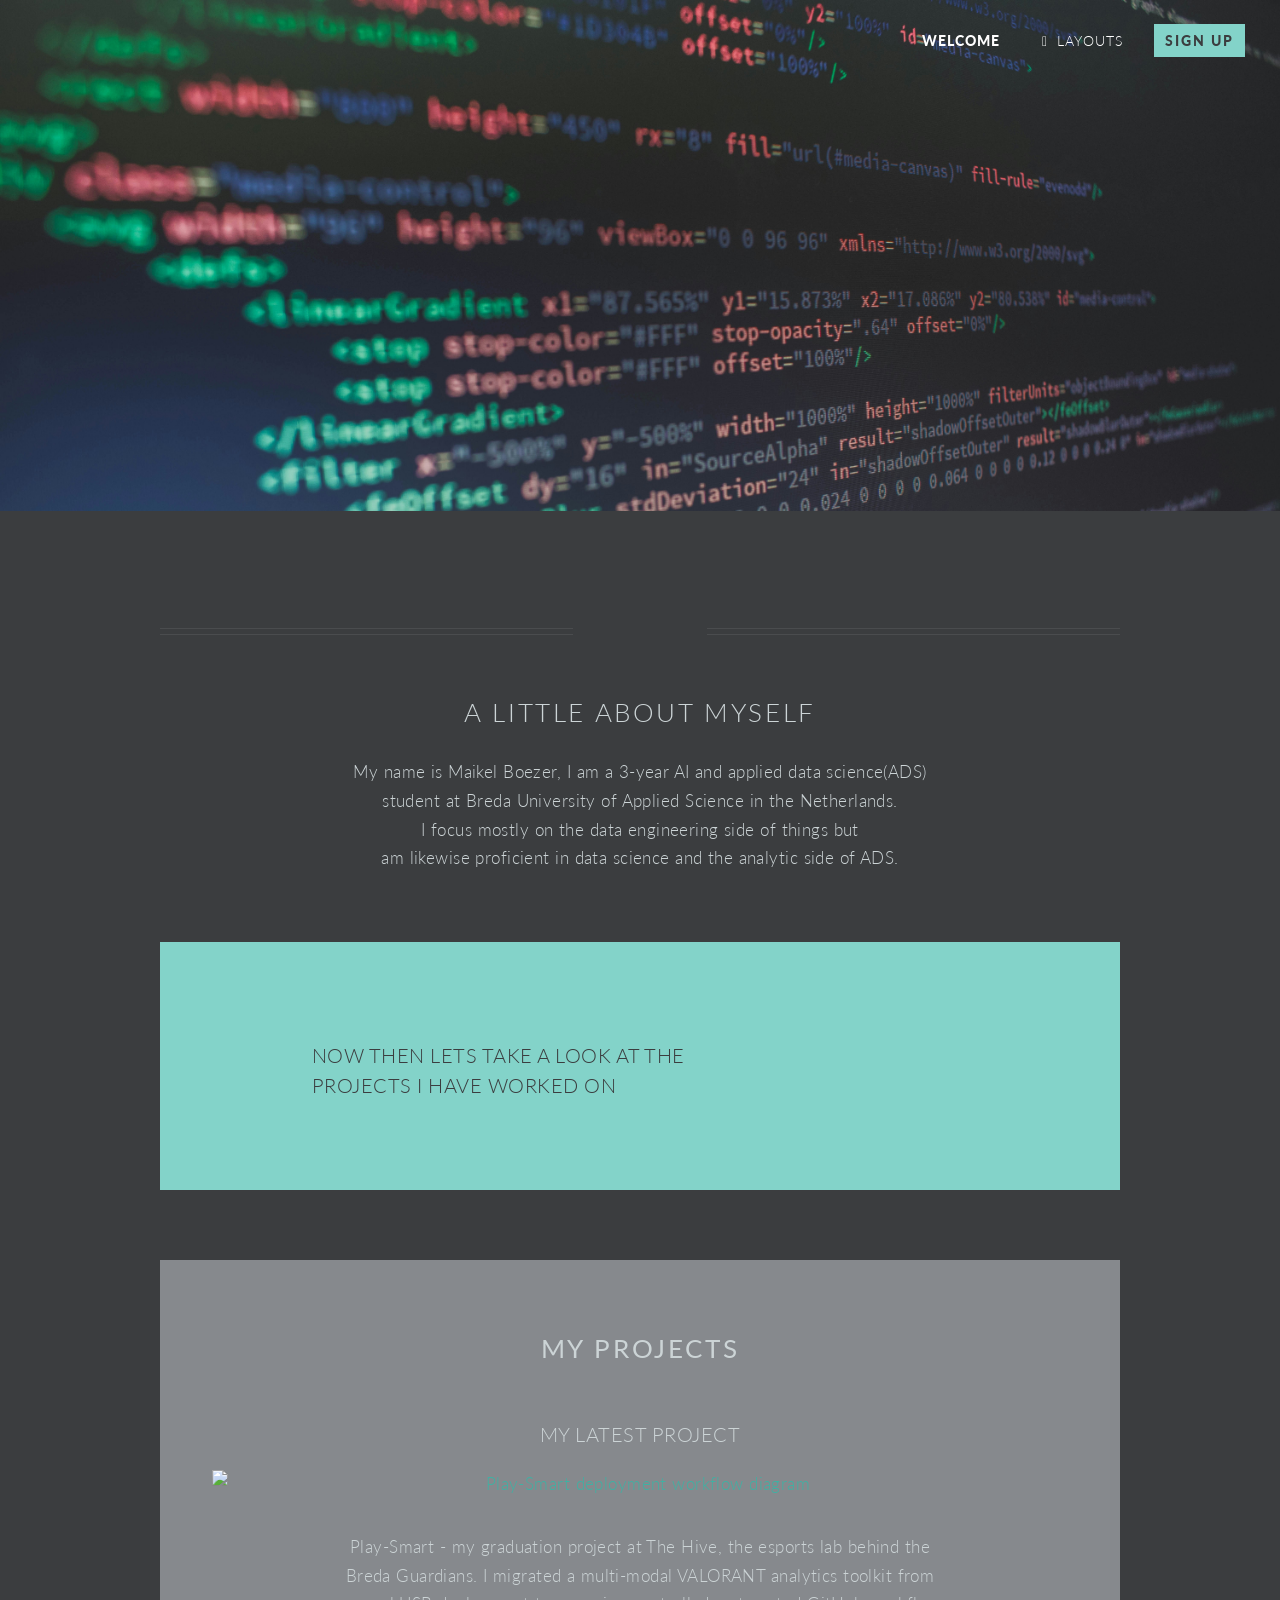
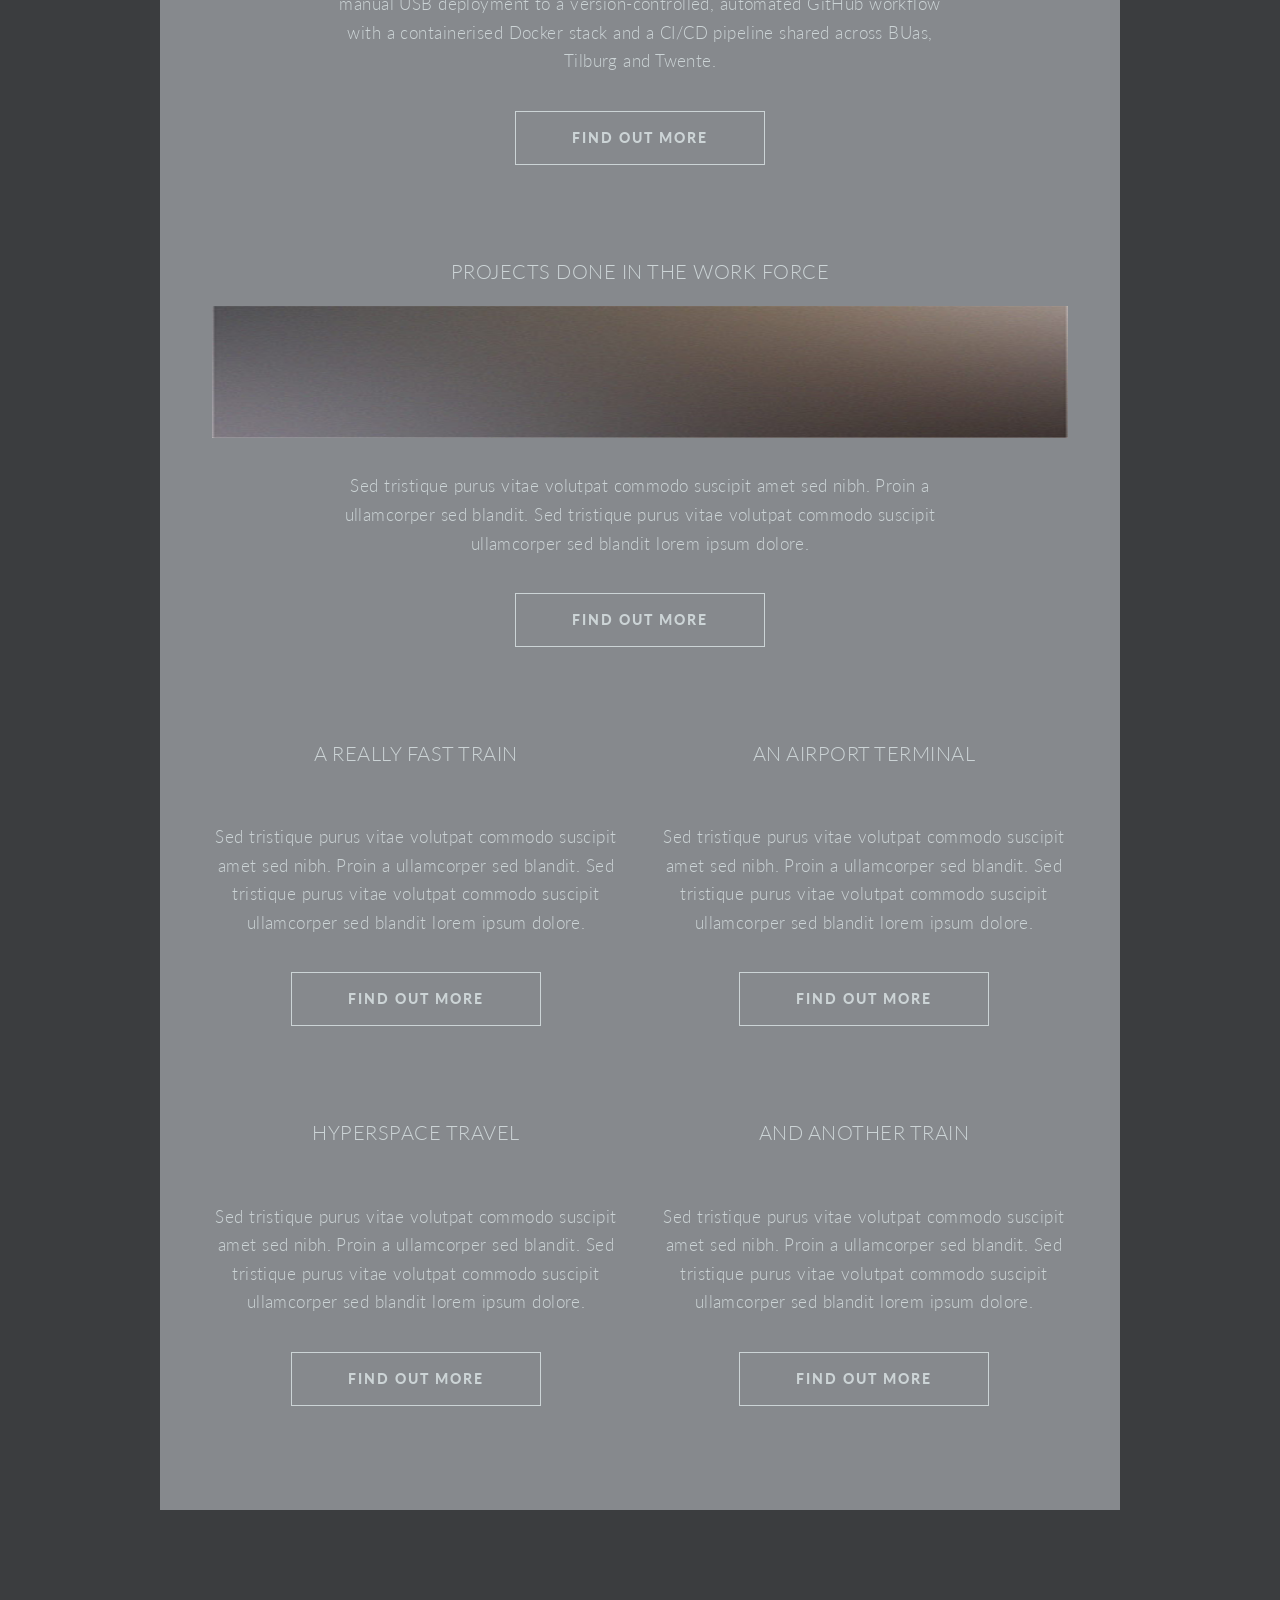
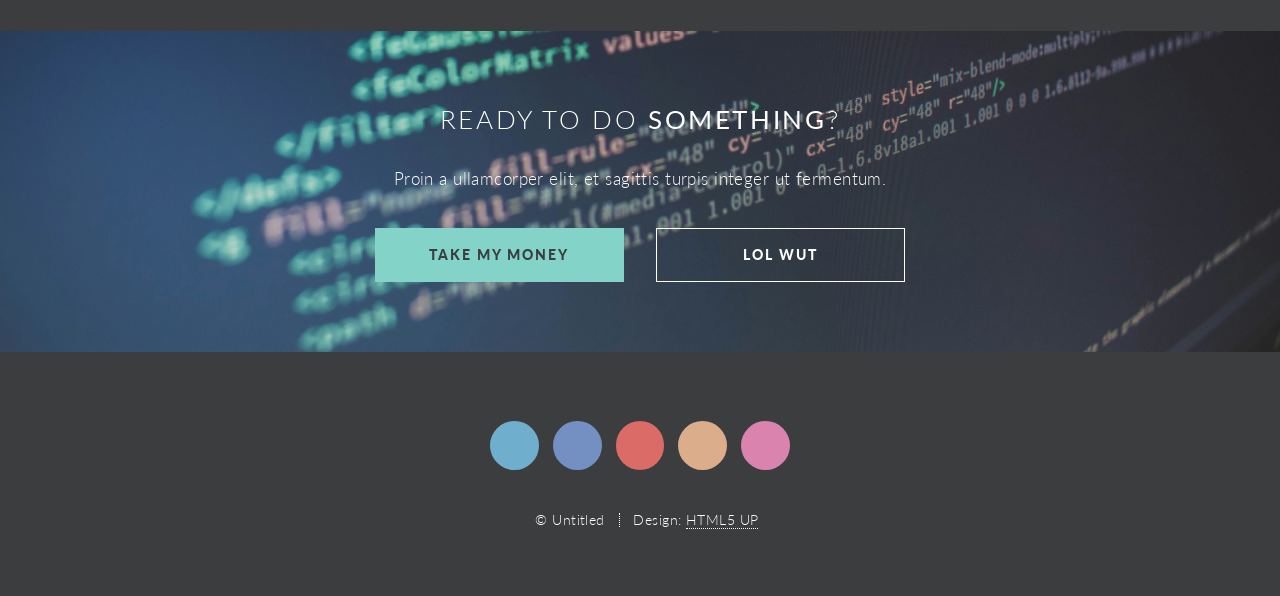
==== commit 4081a231: "added my llatestproject by bBreda Guardians" ====
--- a/index.html
+++ b/index.html
@@ -164,12 +164,12 @@
 										<header>
 											<h4>My latest project</h4>
 										</header>
-										<a href="recent-projects.html" class="image featured recent"><img src="images/test-image-portfolio.png" alt="" /></a>
+										<a href="last-project.html" class="image featured recent"><img src="images/playsmart-architecture.svg" alt="Play-Smart deployment workflow diagram" /></a>
 										<p class="full bar">
-											Sed tristique purus vitae volutpat commodo suscipit amet sed nibh. Proin a ullamcorper sed blandit. Sed tristique purus vitae volutpat commodo suscipit ullamcorper sed blandit lorem ipsum dolore.
+											Play-Smart - my graduation project at The Hive, the esports lab behind the Breda Guardians. I migrated a multi-modal VALORANT analytics toolkit from manual USB deployment to a version-controlled, automated GitHub workflow with a containerised Docker stack and a CI/CD pipeline shared across BUas, Tilburg and Twente.
 										</p>
 										<ul class="buttons">
-											<li><a href="recent-projects.html" class="button">Find Out More</a></li>
+											<li><a href="last-project.html" class="button">Find Out More</a></li>
 										</ul>
 										<br></br>
 									</section>
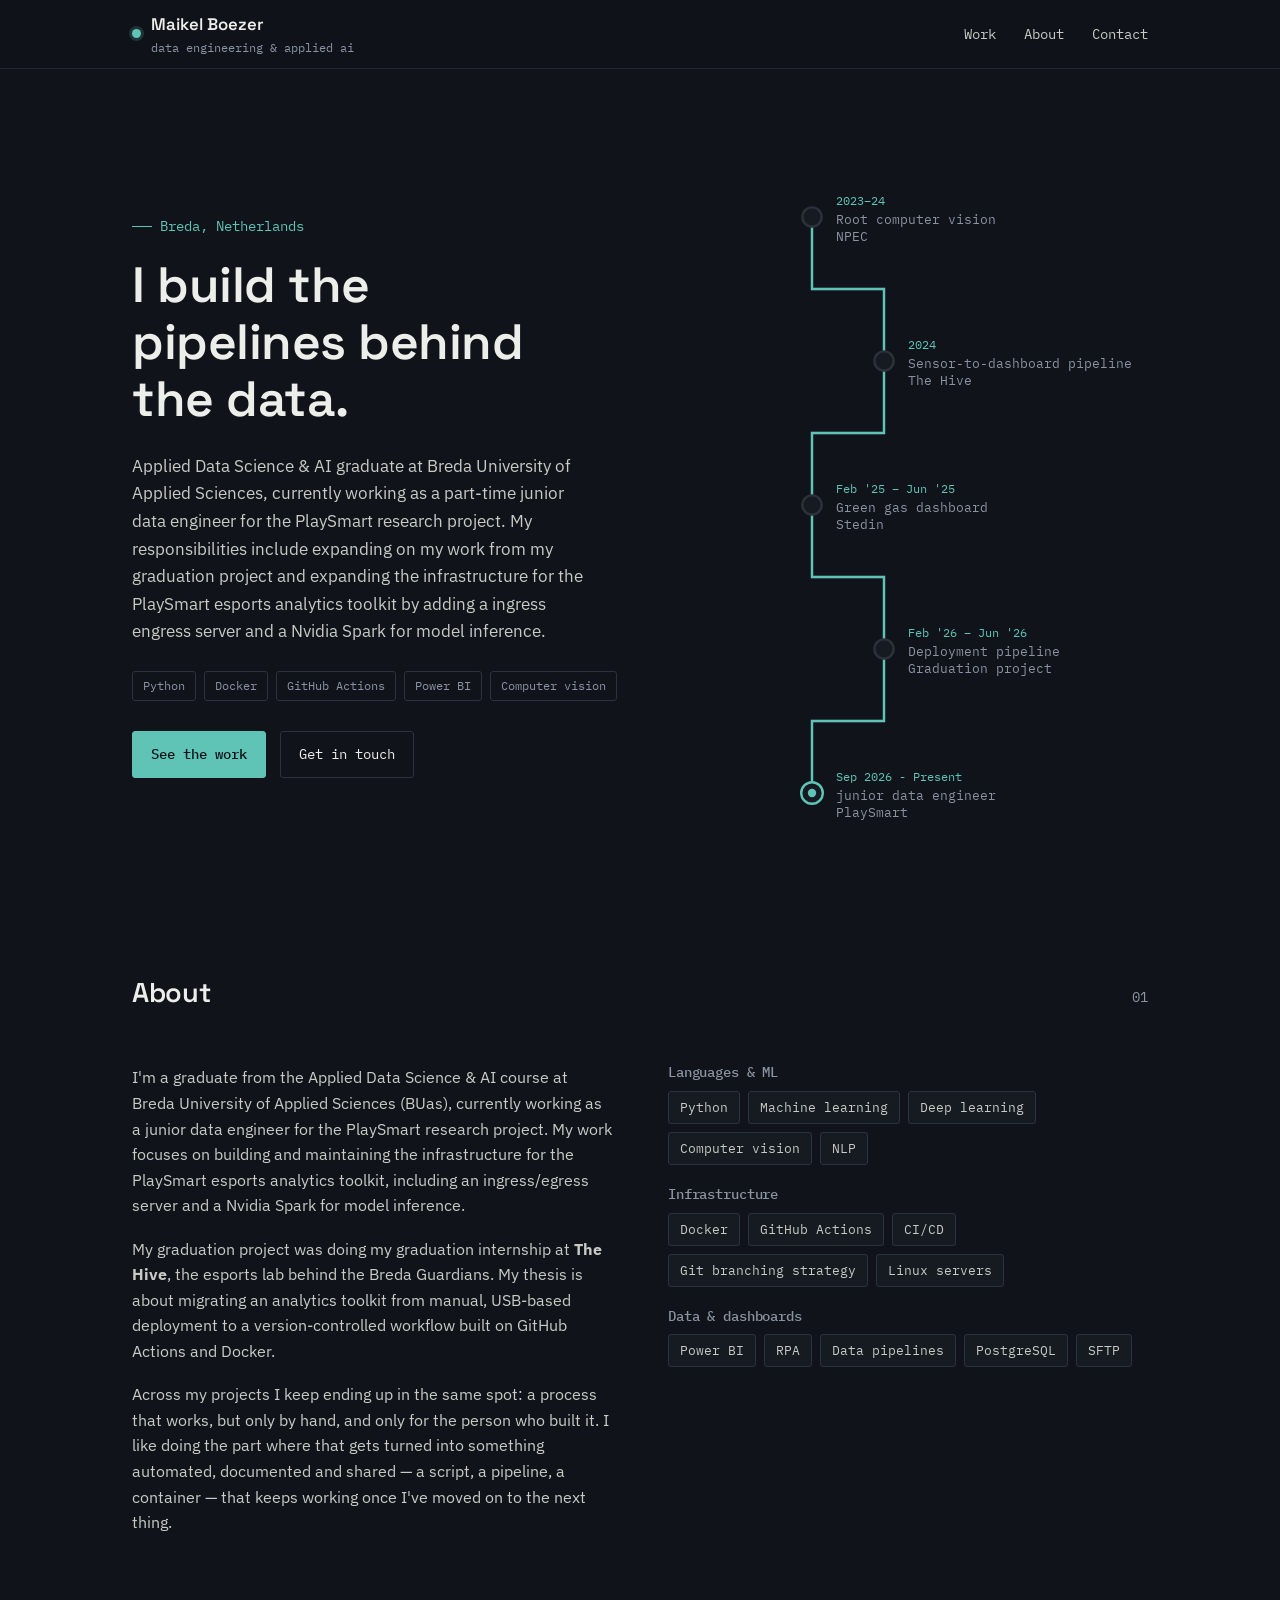
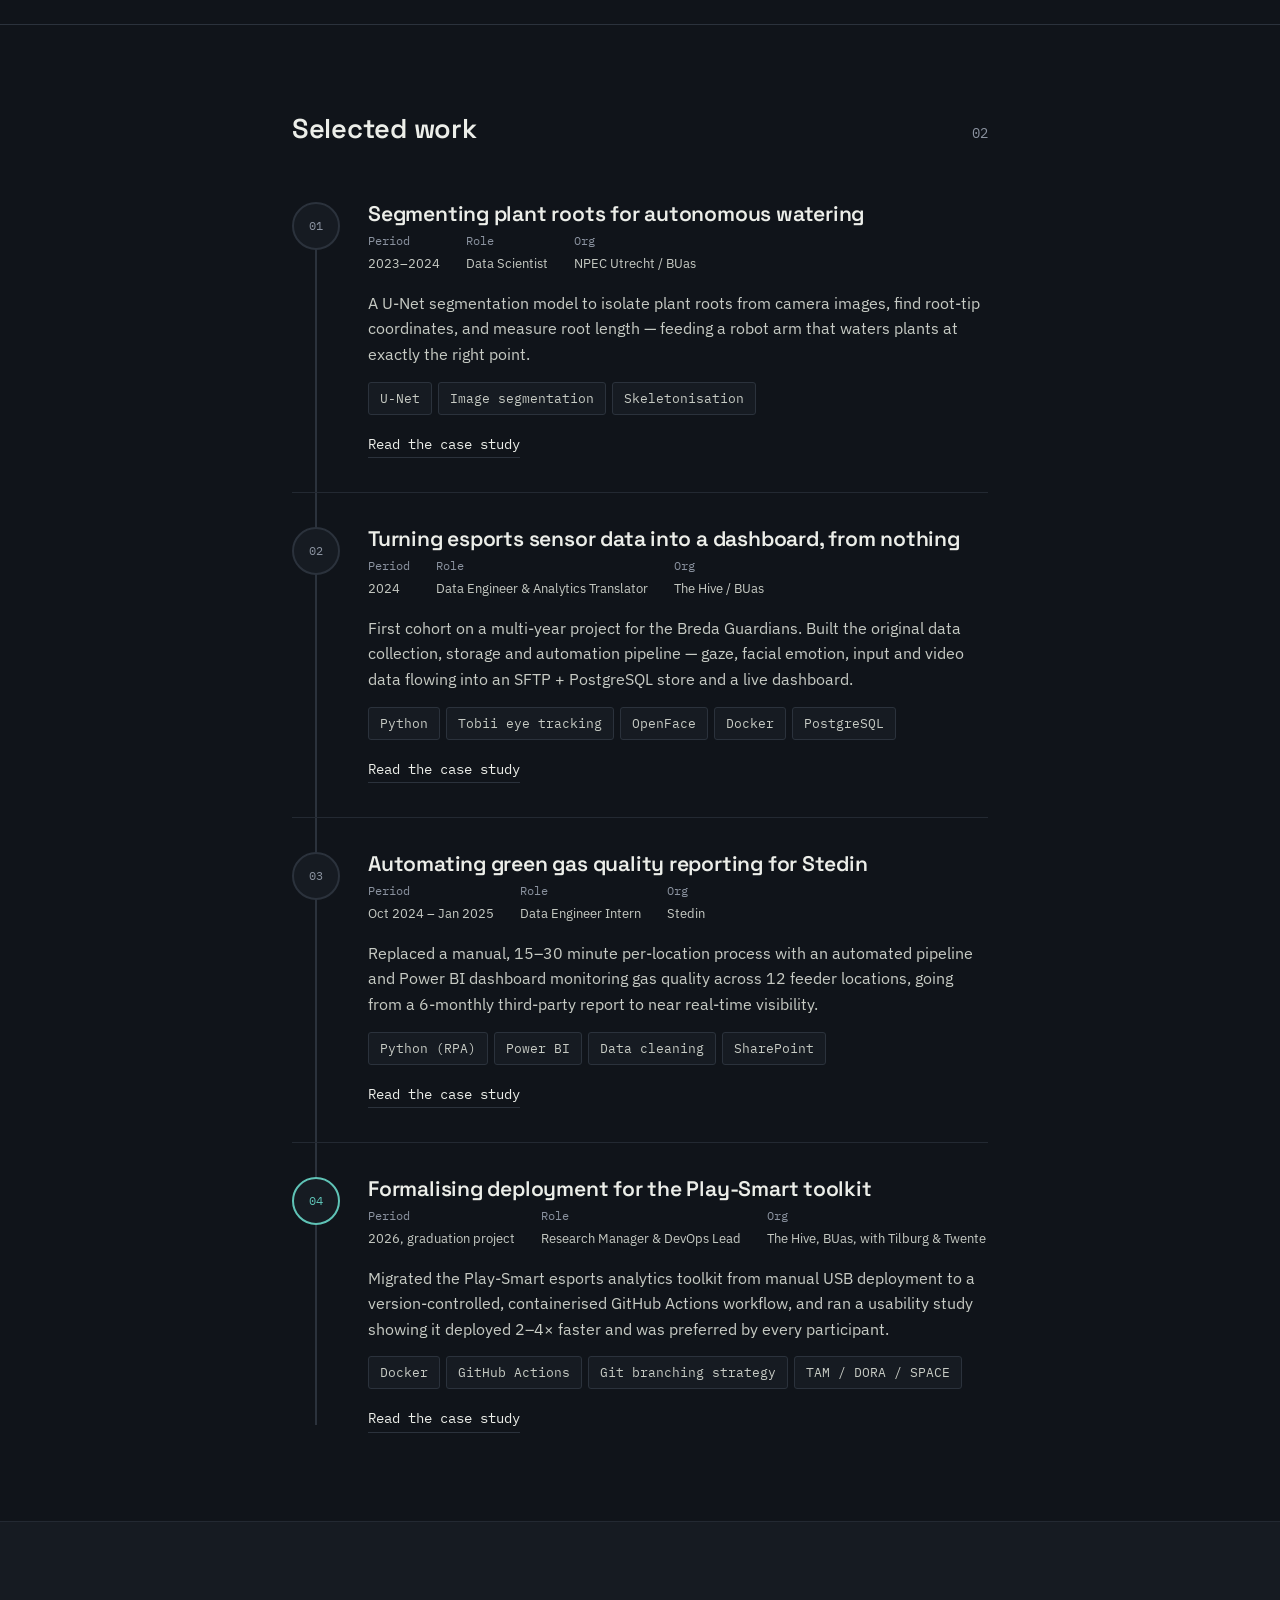
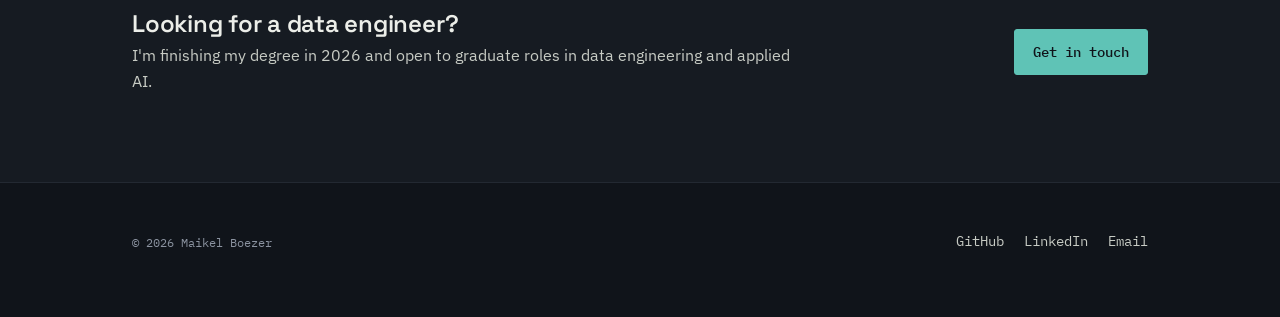
==== commit 4852f246: "update the looks of the porfolio" ====
--- a/index.html
+++ b/index.html
@@ -1,319 +1,254 @@
-<!DOCTYPE HTML>
-<!--
-	Twenty by HTML5 UP
-	html5up.net | @ajlkn
-	Free for personal and commercial use under the CCA 3.0 license (html5up.net/license)
--->
-<html>
-	<head>
-		<title>Portfolio Maikel Boezer</title>
-		<meta charset="utf-8" />
-		<meta name="viewport" content="width=device-width, initial-scale=1, user-scalable=no" />
-		<link rel="stylesheet" href="assets/css/main.css" />
-		<noscript><link rel="stylesheet" href="assets/css/noscript.css" /></noscript>
-	</head>
-	<body class="index is-preload">
-		<div id="page-wrapper">
-
-			<!-- Header -->
-				<header id="header" class="alt">
-					<!-- <h1 id="logo"><a href="index.html">porfolio <span>by Maikel Boezer</span></a></h1> -->
-					<nav id="nav">
-						<ul>
-							<li class="current"><a href="index.html">Welcome</a></li>
-							<li class="submenu">
-								<a href="#">Layouts</a>
-								<ul>
-									<li><a href="left-sidebar.html">Left Sidebar</a></li>
-									<li><a href="right-sidebar.html">Right Sidebar</a></li>
-									<li><a href="no-sidebar.html">No Sidebar</a></li>
-									<li><a href="contact.html">Contact</a></li>
-									<li class="submenu">
-										<a href="#">Submenu</a>
-										<ul>
-											<li><a href="#">Dolore Sed</a></li>
-											<li><a href="#">Consequat</a></li>
-											<li><a href="#">Lorem Magna</a></li>
-											<li><a href="#">Sed Magna</a></li>
-											<li><a href="#">Ipsum Nisl</a></li>
-										</ul>
-									</li>
-								</ul>
-							</li>
-							<li><a href="#" class="button primary">Sign Up</a></li>
-						</ul>
-					</nav>
-				</header>
-
-			<!-- Banner -->
-				<section id="banner">
-
-					<!--
-						".inner" is set up as an inline-block so it automatically expands
-						in both directions to fit whatever's inside it. This means it won't
-						automatically wrap lines, so be sure to use line breaks where
-						appropriate (<br />).
-					-->
-					<div class="inner">
-
-						<header>
-							<h2>Maikel Boezer</h2>
-						</header>
-						<p><br />This is a porfolio off all my projects so far,<br />
-						   let's see if there is anything intresting!
-						</p>
-
-					</div>
-
-				</section>
-
-			<!-- Main -->
-				<article id="main">
-
-					<header class="special container">
-						<span class="icon solid fa-id-card"></span>
-						<h2>A little about myself</h2>
-						<p>My name is Maikel Boezer, I am a 3-year AI and applied data science(ADS)<br>
-						   student at Breda University of Applied Science in the Netherlands.<br>
-						   I focus mostly on the data engineering side of things but <br>
-						   am likewise proficient in data science and the analytic side of ADS.</p>
-					</header>
-
-					<!-- One -->
-						<section class="wrapper style2 container special-alt">
-							<div class="row gtr-50">
-								<div class="col-8 col-12-narrower">
-
-									<header>
-										<h3>Now then lets take a look at the projects I have worked on</h3>
-									</header>
-									<!-- <p>Sed tristique purus vitae volutpat ultrices. Aliquam eu elit eget arcu comteger ut fermentum lorem. Lorem ipsum dolor sit amet. Sed tristique purus vitae volutpat ultrices. eu elit eget commodo. Sed tristique purus vitae volutpat ultrices. Aliquam eu elit eget arcu commodo.</p> -->
-									<footer>
-										<!-- <ul class="buttons">
-											<li><a href="#" class="button">Find Out More</a></li>
-										</ul> -->
-									</footer>
-
-								</div>
-								<div class="col-4 col-12-narrower imp-narrower">
-									
-									<ul class="featured-icons">
-										<!-- <li><span class="icon fa-clock"><span class="label">Feature 1</span></span></li> -->
-										<!-- <li><span class="icon solid fa-volume-up"><span class="label">Feature 2</span></span></li> -->
-										<li><span class="icon solid fa-laptop", style="font-size: 75px;" ><span class="label">Feature 3</span></span></li>
-										<!-- <li><span class="icon solid fa-inbox"><span class="label">Feature 4</span></span></li> -->
-										<!-- <li><span class="icon solid fa-lock"><span class="label">Feature 5</span></span></li> -->
-										<!-- <li><span class="icon solid fa-cog"><span class="label">Feature 6</span></span></li> -->
-									</ul>
-
-								</div>
-							</div>
-						</section>
-
-					<!-- Two -->
-						<!-- <section class="wrapper style1 container special">
-							<div class="row">
-								<div class="col-4 col-12-narrower">
-
-									<section>
-										<span class="icon solid featured fa-check"></span>
-										<header>
-											<h3>This is Something</h3>
-										</header>
-										<p>Sed tristique purus vitae volutpat ultrices. Aliquam eu elit eget arcu commodo suscipit dolor nec nibh. Proin a ullamcorper elit, et sagittis turpis. Integer ut fermentum.</p>
-									</section>
-
-								</div>
-								<div class="col-4 col-12-narrower">
-
-									<section>
-										<span class="icon solid featured fa-check"></span>
-										<header>
-											<h3>Also Something</h3>
-										</header>
-										<p>Sed tristique purus vitae volutpat ultrices. Aliquam eu elit eget arcu commodo suscipit dolor nec nibh. Proin a ullamcorper elit, et sagittis turpis. Integer ut fermentum.</p>
-									</section>
-
-								</div>
-								<div class="col-4 col-12-narrower">
-
-									<section>
-										<span class="icon solid featured fa-check"></span>
-										<header>
-											<h3>Probably Something</h3>
-										</header>
-										<p>Sed tristique purus vitae volutpat ultrices. Aliquam eu elit eget arcu commodo suscipit dolor nec nibh. Proin a ullamcorper elit, et sagittis turpis. Integer ut fermentum.</p>
-									</section>
-
-								</div>
-							</div>
-						</section> -->
-
-					<!-- Three -->
-						<section class="wrapper style3 container special">
-
-							<header class="major">
-								<h2><strong>My projects</strong></h2>
-							</header>
-
-							<div class="row">
-								
-								<div class="col-12-narrower">
-
-									<section>
-										<header>
-											<h4>My latest project</h4>
-										</header>
-										<a href="last-project.html" class="image featured recent"><img src="images/playsmart-architecture.svg" alt="Play-Smart deployment workflow diagram" /></a>
-										<p class="full bar">
-											Play-Smart - my graduation project at The Hive, the esports lab behind the Breda Guardians. I migrated a multi-modal VALORANT analytics toolkit from manual USB deployment to a version-controlled, automated GitHub workflow with a containerised Docker stack and a CI/CD pipeline shared across BUas, Tilburg and Twente.
-										</p>
-										<ul class="buttons">
-											<li><a href="last-project.html" class="button">Find Out More</a></li>
-										</ul>
-										<br></br>
-									</section>
-
-								</div>
-							</div>
-							<div class="row">
-								
-								<div class="col-12-narrower">
-
-									<section>
-										<header>
-											<h4>projects done in the work force</h4>
-										</header>
-										<a href="recent-projects.html" class="image featured recent"><img src="images/test-image-portfolio.png" alt="" /></a>
-										<p class="full bar">
-											Sed tristique purus vitae volutpat commodo suscipit amet sed nibh. Proin a ullamcorper sed blandit. Sed tristique purus vitae volutpat commodo suscipit ullamcorper sed blandit lorem ipsum dolore.
-										</p>
-										<ul class="buttons">
-											<li><a href="recent-projects.html" class="button">Find Out More</a></li>
-										</ul>
-										<br></br>
-									</section>
-
-								</div>
-							</div>
-							<div class="row">
-								
-								<div class="col-6 col-12-narrower">
-
-									<section>
-										<header>
-											<h4>A Really Fast Train</h4>
-										</header>
-										<a href="#" class="image featured"><img src="images/pic01.jpg" alt="" /></a>
-										<p>Sed tristique purus vitae volutpat commodo suscipit amet sed nibh. Proin a ullamcorper sed blandit. Sed tristique purus vitae volutpat commodo suscipit ullamcorper sed blandit lorem ipsum dolore.</p>
-										<ul class="buttons">
-											<li><a href="#" class="button">Find Out More</a></li>
-										</ul>
-										<br></br>
-									</section>
-
-								</div>
-								<div class="col-6 col-12-narrower">
-
-									<section>
-										<header>
-											<h4>An Airport Terminal</h4>
-										</header>
-										<a href="#" class="image featured"><img src="images/pic02.jpg" alt="" /></a>
-										<p>Sed tristique purus vitae volutpat commodo suscipit amet sed nibh. Proin a ullamcorper sed blandit. Sed tristique purus vitae volutpat commodo suscipit ullamcorper sed blandit lorem ipsum dolore.</p>
-										<ul class="buttons">
-											<li><a href="#" class="button">Find Out More</a></li>
-										</ul>
-
-									</section>
-
-								</div>
-							</div>
-							<div class="row">
-								<div class="col-6 col-12-narrower">
-
-									<section>
-										<header>
-											<h4>Hyperspace Travel</h4>
-										</header>
-										<a href="#" class="image featured"><img src="images/pic03.jpg" alt="" /></a>
-										<p>Sed tristique purus vitae volutpat commodo suscipit amet sed nibh. Proin a ullamcorper sed blandit. Sed tristique purus vitae volutpat commodo suscipit ullamcorper sed blandit lorem ipsum dolore.</p>
-										<ul class="buttons">
-											<li><a href="#" class="button">Find Out More</a></li>
-										</ul>
-									</section>
-
-								</div>
-								<div class="col-6 col-12-narrower">
-
-									<section>
-										<header>
-											<h4>And Another Train</h4>
-										</header>
-										<a href="#" class="image featured"><img src="images/pic04.jpg" alt="" /></a>
-										<p>Sed tristique purus vitae volutpat commodo suscipit amet sed nibh. Proin a ullamcorper sed blandit. Sed tristique purus vitae volutpat commodo suscipit ullamcorper sed blandit lorem ipsum dolore.</p>
-										<ul class="buttons">
-											<li><a href="#" class="button">Find Out More</a></li>
-										</ul>
-									</section>
-
-								</div>
-							</div>
-
-							<footer class="major">
-								<!-- <ul class="buttons">
-									<li><a href="#" class="button">See More</a></li>
-								</ul> -->
-							</footer>
-
-						</section>
-
-				</article>
-
-			<!-- CTA -->
-				<section id="cta">
-
-					<header>
-						<h2>Ready to do <strong>something</strong>?</h2>
-						<p>Proin a ullamcorper elit, et sagittis turpis integer ut fermentum.</p>
-					</header>
-					<footer>
-						<ul class="buttons">
-							<li><a href="#" class="button primary">Take My Money</a></li>
-							<li><a href="#" class="button">LOL Wut</a></li>
-						</ul>
-					</footer>
-
-				</section>
-
-			<!-- Footer -->
-				<footer id="footer">
-
-					<ul class="icons">
-						<li><a href="#" class="icon brands circle fa-twitter"><span class="label">Twitter</span></a></li>
-						<li><a href="#" class="icon brands circle fa-facebook-f"><span class="label">Facebook</span></a></li>
-						<li><a href="#" class="icon brands circle fa-google-plus-g"><span class="label">Google+</span></a></li>
-						<li><a href="#" class="icon brands circle fa-github"><span class="label">Github</span></a></li>
-						<li><a href="#" class="icon brands circle fa-dribbble"><span class="label">Dribbble</span></a></li>
-					</ul>
-
-					<ul class="copyright">
-						<li>&copy; Untitled</li><li>Design: <a href="http://html5up.net">HTML5 UP</a></li>
-					</ul>
-
-				</footer>
-
-		</div>
-
-		<!-- Scripts -->
-			<script src="assets/js/jquery.min.js"></script>
-			<script src="assets/js/jquery.dropotron.min.js"></script>
-			<script src="assets/js/jquery.scrolly.min.js"></script>
-			<script src="assets/js/jquery.scrollex.min.js"></script>
-			<script src="assets/js/browser.min.js"></script>
-			<script src="assets/js/breakpoints.min.js"></script>
-			<script src="assets/js/util.js"></script>
-			<script src="assets/js/main.js"></script>
-
-	</body>
-</html>+<!DOCTYPE html>
+<html lang="en">
+<head>
+  <meta charset="UTF-8" />
+  <meta name="viewport" content="width=device-width, initial-scale=1" />
+  <title>Maikel Boezer — Data Engineering &amp; Applied AI</title>
+  <meta name="description" content="Maikel Boezer — Applied Data Science &amp; AI student and data engineer. Case studies on deployment pipelines, dashboards and computer vision." />
+  <link rel="stylesheet" href="css/style.css" />
+</head>
+<body>
+
+  <header class="site-header">
+    <div class="wrap">
+      <a href="index.html" class="brand">
+        <span class="dot"></span>
+        <span>
+          Maikel Boezer
+          <small>data engineering &amp; applied ai</small>
+        </span>
+      </a>
+      <button class="nav-toggle" aria-label="Toggle navigation" aria-expanded="false">
+        <span></span><span></span><span></span>
+      </button>
+      <nav class="primary-nav">
+        <ul>
+          <li><a href="index.html#projects">Work</a></li>
+          <li><a href="index.html#about">About</a></li>
+          <li><a href="contact.html">Contact</a></li>
+        </ul>
+      </nav>
+    </div>
+  </header>
+
+  <section class="hero">
+    <div class="wrap">
+      <div>
+        <p class="eyebrow">Breda, Netherlands</p>
+        <h1>I build the pipelines behind the data.</h1>
+        <p class="lede">Applied Data Science &amp; AI graduate at Breda University of Applied Sciences, currently working as a part-time junior data engineer for the PlaySmart research project. My responsibilities include expanding on my work from my graduation project and expanding the infrastructure for the PlaySmart esports analytics toolkit by adding a ingress engress server and a Nvidia Spark for model inference.</p>
+        <div class="hero-tags">
+          <span class="tag">Python</span>
+          <span class="tag">Docker</span>
+          <span class="tag">GitHub Actions</span>
+          <span class="tag">Power BI</span>
+          <span class="tag">Computer vision</span>
+        </div>
+        <div class="hero-actions">
+          <a href="#projects" class="btn primary">See the work</a>
+          <a href="contact.html" class="btn">Get in touch</a>
+        </div>
+      </div>
+
+      <div aria-hidden="true">
+        <svg class="pipeline-diagram" viewBox="0 0 360 580" xmlns="http://www.w3.org/2000/svg">
+          <path class="pipe-line" d="M80,60 L80,120 L140,120 L140,180 L140,240 L80,240 L80,300 L80,360 L140,360 L140,420 L140,480 L80,480 L80,540" />
+          <path class="pipe-line-draw" d="M80,60 L80,120 L140,120 L140,180 L140,240 L80,240 L80,300 L80,360 L140,360 L140,420 L140,480 L80,480 L80,540" />
+
+          <circle class="node-ring" cx="80" cy="60" r="8"></circle>
+          <text class="node-year" x="100" y="50">2023–24</text>
+          <text class="node-label" x="100" y="66">Root computer vision</text>
+          <text class="node-label" x="100" y="80">NPEC</text>
+
+          <circle class="node-ring" cx="140" cy="180" r="8"></circle>
+          <text class="node-year" x="160" y="170">2024</text>
+          <text class="node-label" x="160" y="186">Sensor-to-dashboard pipeline</text>
+          <text class="node-label" x="160" y="200">The Hive</text>
+
+          <circle class="node-ring" cx="80" cy="300" r="8"></circle>
+          <text class="node-year" x="100" y="290">Feb '25 – Jun '25</text>
+          <text class="node-label" x="100" y="306">Green gas dashboard</text>
+          <text class="node-label" x="100" y="320">Stedin</text>
+
+          <circle class="node-ring" cx="140" cy="420" r="8"></circle>
+          <text class="node-year" x="160" y="410">Feb '26 – Jun '26</text>
+          <text class="node-label" x="160" y="426">Deployment pipeline</text>
+          <text class="node-label" x="160" y="440">Graduation project</text>
+
+		  <circle class="node-ring" cx="80" cy="540" r="9" style="stroke:var(--teal)"></circle>
+		  <circle class="node-dot" cx="80" cy="540" r="3.5"></circle>
+          <text class="node-year" x="100" y="530">Sep 2026 - Present</text>
+          <text class="node-label" x="100" y="546">junior data engineer</text>
+          <text class="node-label" x="100" y="560">PlaySmart</text>
+        </svg>
+      </div>
+    </div>
+  </section>
+
+  <section id="about">
+    <div class="wrap">
+      <div class="section-head">
+        <h2>About</h2>
+        <span class="index mono">01</span>
+      </div>
+      <div class="about-grid">
+        <div>
+          <p>I'm a graduate from the Applied Data Science &amp; AI course at Breda University of Applied Sciences (BUas), currently 
+			working as a junior data engineer for the PlaySmart research project. My work focuses on building and maintaining the infrastructure for the PlaySmart esports analytics toolkit, including an ingress/egress server and a Nvidia Spark for model inference.</p>
+		  <p>My graduation project was
+			doing my graduation internship at <strong>The Hive</strong>, the esports lab behind the Breda Guardians. My thesis is about migrating an analytics toolkit from manual, USB-based deployment to a version-controlled workflow built on GitHub Actions and Docker.</p>
+          <p>Across my projects I keep ending up in the same spot: a process that works, but only by hand, and only for the person who built it. I like doing the part where that gets turned into something automated, documented and shared — a script, a pipeline, a container — that keeps working once I've moved on to the next thing.</p>
+        </div>
+        <div>
+          <div class="skill-group">
+            <h4>Languages &amp; ML</h4>
+            <div class="chip-row">
+              <span class="chip">Python</span>
+              <span class="chip">Machine learning</span>
+              <span class="chip">Deep learning</span>
+              <span class="chip">Computer vision</span>
+              <span class="chip">NLP</span>
+            </div>
+          </div>
+          <div class="skill-group">
+            <h4>Infrastructure</h4>
+            <div class="chip-row">
+              <span class="chip">Docker</span>
+              <span class="chip">GitHub Actions</span>
+              <span class="chip">CI/CD</span>
+              <span class="chip">Git branching strategy</span>
+              <span class="chip">Linux servers</span>
+            </div>
+          </div>
+          <div class="skill-group">
+            <h4>Data &amp; dashboards</h4>
+            <div class="chip-row">
+              <span class="chip">Power BI</span>
+              <span class="chip">RPA</span>
+              <span class="chip">Data pipelines</span>
+              <span class="chip">PostgreSQL</span>
+              <span class="chip">SFTP</span>
+            </div>
+          </div>
+        </div>
+      </div>
+    </div>
+  </section>
+
+  <section id="projects" class="hairline">
+    <div class="wrap-narrow">
+      <div class="section-head">
+        <h2>Selected work</h2>
+        <span class="index mono">02</span>
+      </div>
+
+      <div class="project-rail">
+
+        <article class="project-row">
+          <div class="node mono">01</div>
+          <div class="project-body">
+            <h3><a class="title-link" href="projects/npec-root-vision.html">Segmenting plant roots for autonomous watering</a></h3>
+            <div class="meta-strip compact">
+              <div class="meta-item"><span class="k">Period</span><span class="v">2023–2024</span></div>
+              <div class="meta-item"><span class="k">Role</span><span class="v">Data Scientist</span></div>
+              <div class="meta-item"><span class="k">Org</span><span class="v">NPEC Utrecht / BUas</span></div>
+            </div>
+            <p>A U-Net segmentation model to isolate plant roots from camera images, find root-tip coordinates, and measure root length — feeding a robot arm that waters plants at exactly the right point.</p>
+            <div class="stack-row">
+              <span class="chip">U-Net</span>
+              <span class="chip">Image segmentation</span>
+              <span class="chip">Skeletonisation</span>
+            </div>
+            <a class="read-link" href="projects/npec-root-vision.html">Read the case study</a>
+          </div>
+        </article>
+
+        <article class="project-row">
+          <div class="node mono">02</div>
+          <div class="project-body">
+            <h3><a class="title-link" href="projects/breda-guardians-pipeline.html">Turning esports sensor data into a dashboard, from nothing</a></h3>
+            <div class="meta-strip compact">
+              <div class="meta-item"><span class="k">Period</span><span class="v">2024</span></div>
+              <div class="meta-item"><span class="k">Role</span><span class="v">Data Engineer &amp; Analytics Translator</span></div>
+              <div class="meta-item"><span class="k">Org</span><span class="v">The Hive / BUas</span></div>
+            </div>
+            <p>First cohort on a multi-year project for the Breda Guardians. Built the original data collection, storage and automation pipeline — gaze, facial emotion, input and video data flowing into an SFTP + PostgreSQL store and a live dashboard.</p>
+            <div class="stack-row">
+              <span class="chip">Python</span>
+              <span class="chip">Tobii eye tracking</span>
+              <span class="chip">OpenFace</span>
+              <span class="chip">Docker</span>
+              <span class="chip">PostgreSQL</span>
+            </div>
+            <a class="read-link" href="projects/breda-guardians-pipeline.html">Read the case study</a>
+          </div>
+        </article>
+
+        <article class="project-row">
+          <div class="node mono">03</div>
+          <div class="project-body">
+            <h3><a class="title-link" href="projects/stedin-green-gas.html">Automating green gas quality reporting for Stedin</a></h3>
+            <div class="meta-strip compact">
+              <div class="meta-item"><span class="k">Period</span><span class="v">Oct 2024 – Jan 2025</span></div>
+              <div class="meta-item"><span class="k">Role</span><span class="v">Data Engineer Intern</span></div>
+              <div class="meta-item"><span class="k">Org</span><span class="v">Stedin</span></div>
+            </div>
+            <p>Replaced a manual, 15–30 minute per-location process with an automated pipeline and Power BI dashboard monitoring gas quality across 12 feeder locations, going from a 6-monthly third-party report to near real-time visibility.</p>
+            <div class="stack-row">
+              <span class="chip">Python (RPA)</span>
+              <span class="chip">Power BI</span>
+              <span class="chip">Data cleaning</span>
+              <span class="chip">SharePoint</span>
+            </div>
+            <a class="read-link" href="projects/stedin-green-gas.html">Read the case study</a>
+          </div>
+        </article>
+
+        <article class="project-row is-current">
+          <div class="node mono">04</div>
+          <div class="project-body">
+            <h3><a class="title-link" href="projects/play-smart-deployment.html">Formalising deployment for the Play-Smart toolkit</a></h3>
+            <div class="meta-strip compact">
+              <div class="meta-item"><span class="k">Period</span><span class="v is-current">2026, graduation project</span></div>
+              <div class="meta-item"><span class="k">Role</span><span class="v">Research Manager &amp; DevOps Lead</span></div>
+              <div class="meta-item"><span class="k">Org</span><span class="v">The Hive, BUas, with Tilburg &amp; Twente</span></div>
+            </div>
+            <p>Migrated the Play-Smart esports analytics toolkit from manual USB deployment to a version-controlled, containerised GitHub Actions workflow, and ran a usability study showing it deployed 2–4× faster and was preferred by every participant.</p>
+            <div class="stack-row">
+              <span class="chip">Docker</span>
+              <span class="chip">GitHub Actions</span>
+              <span class="chip">Git branching strategy</span>
+              <span class="chip">TAM / DORA / SPACE</span>
+            </div>
+            <a class="read-link" href="projects/play-smart-deployment.html">Read the case study</a>
+          </div>
+        </article>
+
+      </div>
+    </div>
+  </section>
+
+  <section class="cta hairline">
+    <div class="wrap">
+      <div>
+        <h2>Looking for a data engineer?</h2>
+        <p>I'm finishing my degree in 2026 and open to graduate roles in data engineering and applied AI.</p>
+      </div>
+      <a href="contact.html" class="btn primary">Get in touch</a>
+    </div>
+  </section>
+
+  <footer class="site-footer">
+    <div class="wrap">
+      <div class="copyright">© 2026 Maikel Boezer</div>
+      <div class="footer-links">
+        <a href="https://github.com/maikelboezer" target="_blank" rel="noopener">GitHub</a>
+        <a href="#" target="_blank" rel="noopener">LinkedIn</a>
+        <a href="contact.html">Email</a>
+      </div>
+    </div>
+  </footer>
+
+  <script src="js/main.js"></script>
+</body>
+</html>
--- a/css/style.css
+++ b/css/style.css
@@ -0,0 +1,407 @@
+/* ==========================================================================
+   Maikel Boezer — Portfolio
+   Design language: a "pipeline" — the same shape as the work itself
+   (data pipelines, deployment pipelines, branching strategies).
+   ========================================================================== */
+
+@import url('https://fonts.googleapis.com/css2?family=Space+Grotesk:wght@400;500;600;700&family=IBM+Plex+Sans:wght@400;500;600&family=IBM+Plex+Mono:wght@400;500&display=swap');
+
+:root{
+  --ink-900:#10141a;
+  --ink-800:#161b22;
+  --ink-700:#1d232c;
+  --line:#2b323c;
+  --line-soft:#232932;
+  --paper:#eceee9;
+  --paper-dim:#c7cbc4;
+  --muted:#8b93a0;
+  --teal:#5fc3b6;
+  --teal-dim:#3c7f77;
+  --amber:#e8a33d;
+  --radius:3px;
+  --content-w:760px;
+  --wide-w:1080px;
+  --font-display:'Space Grotesk', sans-serif;
+  --font-body:'IBM Plex Sans', sans-serif;
+  --font-mono:'IBM Plex Mono', monospace;
+}
+
+*, *::before, *::after{ box-sizing:border-box; }
+
+html{
+  scroll-behavior:smooth;
+}
+@media (prefers-reduced-motion: reduce){
+  html{ scroll-behavior:auto; }
+  *{ animation-duration:0.01ms !important; animation-iteration-count:1 !important; transition-duration:0.01ms !important; }
+}
+
+body{
+  margin:0;
+  background:var(--ink-900);
+  color:var(--paper);
+  font-family:var(--font-body);
+  font-size:16px;
+  line-height:1.6;
+  -webkit-font-smoothing:antialiased;
+}
+
+img{ max-width:100%; display:block; }
+
+a{ color:var(--teal); text-decoration:none; }
+a:hover{ color:var(--amber); }
+a:focus-visible, button:focus-visible, input:focus-visible, textarea:focus-visible{
+  outline:2px solid var(--teal);
+  outline-offset:3px;
+}
+
+h1,h2,h3,h4{
+  font-family:var(--font-display);
+  font-weight:600;
+  line-height:1.15;
+  margin:0 0 0.5em;
+  color:var(--paper);
+  letter-spacing:-0.01em;
+}
+
+p{ margin:0 0 1.1em; color:var(--paper-dim); max-width:68ch; }
+p:last-child{ margin-bottom:0; }
+
+.mono{ font-family:var(--font-mono); }
+
+/* Layout helpers */
+.wrap{ max-width:var(--wide-w); margin:0 auto; padding:0 32px; }
+.wrap-narrow{ max-width:var(--content-w); margin:0 auto; padding:0 32px; }
+
+section{ padding:88px 0; }
+@media (max-width:720px){ section{ padding:56px 0; } }
+
+.hairline{ border-top:1px solid var(--line); }
+
+/* ---------------------------------------------------------------------- */
+/* Header / nav                                                           */
+/* ---------------------------------------------------------------------- */
+.site-header{
+  position:sticky; top:0; z-index:40;
+  background:rgba(16,20,26,0.86);
+  backdrop-filter:blur(8px);
+  border-bottom:1px solid var(--line-soft);
+}
+.site-header .wrap{
+  display:flex; align-items:center; justify-content:space-between;
+  height:68px;
+}
+.brand{
+  font-family:var(--font-display);
+  font-weight:600;
+  font-size:1.05rem;
+  color:var(--paper);
+  display:flex; align-items:center; gap:10px;
+}
+.brand:hover{ color:var(--paper); }
+.brand .dot{
+  width:9px; height:9px; border-radius:50%;
+  background:var(--teal);
+  box-shadow:0 0 0 3px rgba(95,195,182,0.18);
+  flex:none;
+}
+.brand small{
+  display:block;
+  font-family:var(--font-mono);
+  font-weight:400;
+  font-size:0.72rem;
+  color:var(--muted);
+  margin-top:1px;
+}
+
+nav.primary-nav ul{
+  list-style:none; display:flex; gap:28px; margin:0; padding:0;
+  font-family:var(--font-mono); font-size:0.88rem;
+}
+nav.primary-nav a{
+  color:var(--paper-dim);
+  padding:6px 0;
+  border-bottom:1px solid transparent;
+}
+nav.primary-nav a:hover, nav.primary-nav a.is-active{
+  color:var(--paper);
+  border-bottom-color:var(--teal);
+}
+.nav-toggle{
+  display:none;
+  background:none; border:1px solid var(--line); color:var(--paper);
+  width:40px; height:36px; border-radius:var(--radius);
+  cursor:pointer;
+}
+.nav-toggle span{
+  display:block; width:18px; height:2px; margin:4px auto; background:var(--paper);
+}
+@media (max-width:760px){
+  nav.primary-nav{
+    position:absolute; top:68px; left:0; right:0;
+    background:var(--ink-800); border-bottom:1px solid var(--line-soft);
+    max-height:0; overflow:hidden; transition:max-height .25s ease;
+  }
+  nav.primary-nav.is-open{ max-height:220px; }
+  nav.primary-nav ul{ flex-direction:column; gap:0; padding:8px 32px 16px; }
+  nav.primary-nav a{ display:block; padding:10px 0; border-bottom:1px solid var(--line-soft); }
+  .nav-toggle{ display:block; }
+}
+
+/* ---------------------------------------------------------------------- */
+/* Hero                                                                    */
+/* ---------------------------------------------------------------------- */
+.hero{
+  padding:76px 0 40px;
+}
+.hero .wrap{
+  display:grid; grid-template-columns:1.1fr 0.9fr; gap:56px; align-items:center;
+}
+@media (max-width:900px){
+  .hero .wrap{ grid-template-columns:1fr; }
+}
+.eyebrow{
+  font-family:var(--font-mono); font-size:0.85rem; color:var(--teal);
+  display:flex; align-items:center; gap:8px; margin-bottom:18px;
+}
+.eyebrow::before{
+  content:''; width:20px; height:1px; background:var(--teal); display:inline-block;
+}
+.hero h1{
+  font-size:clamp(2.1rem, 4vw, 3.1rem);
+  max-width:14ch;
+}
+.hero .lede{
+  font-size:1.08rem; color:var(--paper-dim); max-width:46ch;
+}
+.hero-tags{
+  display:flex; flex-wrap:wrap; gap:8px; margin-top:26px;
+}
+.tag{
+  font-family:var(--font-mono); font-size:0.78rem; color:var(--muted);
+  border:1px solid var(--line); border-radius:var(--radius);
+  padding:4px 10px; white-space:nowrap;
+}
+.hero-actions{ margin-top:30px; display:flex; gap:14px; flex-wrap:wrap; }
+
+.btn{
+  font-family:var(--font-mono); font-size:0.88rem;
+  display:inline-flex; align-items:center; gap:8px;
+  padding:11px 18px; border-radius:var(--radius);
+  border:1px solid var(--line);
+  color:var(--paper);
+}
+.btn:hover{ border-color:var(--teal); color:var(--paper); background:rgba(95,195,182,0.08); }
+.btn.primary{ background:var(--teal); border-color:var(--teal); color:var(--ink-900); font-weight:500; }
+.btn.primary:hover{ background:var(--amber); border-color:var(--amber); color:var(--ink-900); }
+
+/* Career pipeline diagram (SVG) */
+.pipeline-diagram{ width:100%; height:auto; }
+.pipeline-diagram .pipe-line{
+  fill:none; stroke:var(--line); stroke-width:2;
+}
+.pipeline-diagram .pipe-line-draw{
+  fill:none; stroke:var(--teal); stroke-width:2;
+  stroke-dasharray:900; stroke-dashoffset:900;
+  animation:draw-pipe 1.6s ease forwards .2s;
+}
+@keyframes draw-pipe{ to{ stroke-dashoffset:0; } }
+.pipeline-diagram .node-ring{ fill:var(--ink-800); stroke:var(--line); stroke-width:2; }
+.pipeline-diagram .node-dot{ fill:var(--teal); }
+.pipeline-diagram .node-label{
+  font-family:'IBM Plex Mono', monospace; font-size:11px; fill:var(--muted);
+}
+.pipeline-diagram .node-year{
+  font-family:'IBM Plex Mono', monospace; font-size:10px; fill:var(--teal);
+}
+@media (prefers-reduced-motion: reduce){
+  .pipeline-diagram .pipe-line-draw{ stroke-dashoffset:0; animation:none; }
+}
+
+/* ---------------------------------------------------------------------- */
+/* Section headings                                                       */
+/* ---------------------------------------------------------------------- */
+.section-head{
+  display:flex; align-items:baseline; justify-content:space-between; gap:24px;
+  margin-bottom:44px; flex-wrap:wrap;
+}
+.section-head h2{ font-size:1.7rem; }
+.section-head .index{
+  font-family:var(--font-mono); color:var(--muted); font-size:0.85rem;
+}
+
+/* ---------------------------------------------------------------------- */
+/* About / skills                                                          */
+/* ---------------------------------------------------------------------- */
+.about-grid{
+  display:grid; grid-template-columns:1fr 1fr; gap:56px;
+}
+@media (max-width:820px){ .about-grid{ grid-template-columns:1fr; gap:36px; } }
+
+.skill-group{ margin-bottom:22px; }
+.skill-group h4{
+  font-family:var(--font-mono); font-weight:500; font-size:0.85rem;
+  color:var(--muted); margin-bottom:10px;
+}
+.chip-row{ display:flex; flex-wrap:wrap; gap:8px; }
+.chip{
+  font-family:var(--font-mono); font-size:0.82rem; color:var(--paper-dim);
+  background:var(--ink-800); border:1px solid var(--line);
+  border-radius:var(--radius); padding:5px 11px;
+}
+
+/* ---------------------------------------------------------------------- */
+/* Projects — pipeline list                                                */
+/* ---------------------------------------------------------------------- */
+.project-rail{ position:relative; }
+.project-rail::before{
+  content:''; position:absolute; left:23px; top:8px; bottom:8px; width:2px;
+  background:var(--line);
+}
+@media (max-width:640px){ .project-rail::before{ left:15px; } }
+
+.project-row{
+  position:relative;
+  display:grid;
+  grid-template-columns:48px 1fr;
+  gap:0 28px;
+  padding:34px 0;
+  border-bottom:1px solid var(--line-soft);
+}
+.project-row:first-child{ padding-top:0; }
+.project-row:last-child{ border-bottom:none; padding-bottom:0; }
+@media (max-width:640px){
+  .project-row{ grid-template-columns:32px 1fr; gap:0 18px; }
+}
+
+.node{
+  position:relative; z-index:1;
+  width:48px; height:48px; border-radius:50%;
+  background:var(--ink-800); border:2px solid var(--line);
+  display:flex; align-items:center; justify-content:center;
+  font-family:var(--font-mono); font-size:0.78rem; color:var(--muted);
+}
+.project-row.is-current .node{ border-color:var(--teal); color:var(--teal); }
+@media (max-width:640px){
+  .node{ width:32px; height:32px; font-size:0.68rem; }
+}
+
+.project-body h3{ font-size:1.32rem; margin-bottom:6px; }
+.project-body a.title-link{ color:var(--paper); }
+.project-body a.title-link:hover{ color:var(--teal); }
+.project-body p{ margin-bottom:14px; }
+.project-body .stack-row{ display:flex; flex-wrap:wrap; gap:6px; margin-bottom:16px; }
+.project-body .read-link{
+  font-family:var(--font-mono); font-size:0.86rem;
+  display:inline-flex; align-items:center; gap:6px; color:var(--paper);
+  border-bottom:1px solid var(--line);
+  padding-bottom:2px;
+}
+.project-body .read-link:hover{ color:var(--teal); border-color:var(--teal); }
+
+/* ---------------------------------------------------------------------- */
+/* CTA / footer                                                            */
+/* ---------------------------------------------------------------------- */
+.cta{
+  background:var(--ink-800);
+  border-top:1px solid var(--line-soft);
+  border-bottom:1px solid var(--line-soft);
+  text-align:left;
+}
+.cta .wrap{ display:flex; align-items:center; justify-content:space-between; gap:32px; flex-wrap:wrap; }
+.cta h2{ font-size:1.5rem; margin-bottom:6px; }
+.cta p{ margin:0; }
+
+.site-footer{ padding:48px 0 64px; }
+.site-footer .wrap{
+  display:flex; justify-content:space-between; align-items:flex-end; gap:24px; flex-wrap:wrap;
+}
+.footer-links{ display:flex; gap:20px; font-family:var(--font-mono); font-size:0.85rem; }
+.footer-links a{ color:var(--paper-dim); }
+.footer-links a:hover{ color:var(--teal); }
+.copyright{ font-family:var(--font-mono); font-size:0.78rem; color:var(--muted); }
+
+/* ---------------------------------------------------------------------- */
+/* Project (case-study) page                                              */
+/* ---------------------------------------------------------------------- */
+.crumb{
+  font-family:var(--font-mono); font-size:0.82rem; color:var(--muted);
+  margin-bottom:18px; display:block;
+}
+.crumb a{ color:var(--muted); }
+.crumb a:hover{ color:var(--teal); }
+
+.case-hero{ padding:56px 0 40px; }
+.case-hero h1{ font-size:clamp(1.9rem, 3.6vw, 2.6rem); max-width:22ch; }
+.case-hero .dek{ font-size:1.08rem; max-width:60ch; color:var(--paper-dim); }
+
+.meta-strip{
+  display:flex; flex-wrap:wrap; gap:22px;
+  margin-top:28px; padding-top:24px; border-top:1px solid var(--line-soft);
+}
+.meta-item{ font-size:0.86rem; }
+.meta-item .k{
+  display:block; font-family:var(--font-mono); font-size:0.72rem; color:var(--muted); margin-bottom:4px;
+}
+.meta-item .v{ color:var(--paper); }
+.meta-item .v.is-current{ color:var(--amber); }
+
+.meta-strip.compact{
+  margin-top:0; padding-top:0; border-top:none;
+  gap:8px 26px; margin-bottom:16px;
+}
+.meta-strip.compact .meta-item{ font-size:0.8rem; }
+.meta-strip.compact .meta-item .v{ color:var(--paper-dim); }
+
+.case-figure{ margin:0 0 12px; border:1px solid var(--line-soft); border-radius:var(--radius); overflow:hidden; background:var(--ink-800); }
+.case-figure img, .case-figure svg{ width:100%; height:auto; display:block; }
+.figcap{
+  font-family:var(--font-mono); font-size:0.78rem; color:var(--muted);
+  margin:0 0 44px; padding-top:2px;
+}
+
+.case-body h2{ font-size:1.35rem; margin-top:2.2em; }
+.case-body h2:first-child{ margin-top:0; }
+.case-body p{ max-width:68ch; }
+.case-body ul{ color:var(--paper-dim); padding-left:1.2em; max-width:68ch; }
+.case-body li{ margin-bottom:0.5em; }
+
+.figure-pair{ display:grid; grid-template-columns:1fr 1fr; gap:20px; margin-bottom:12px; }
+@media (max-width:700px){ .figure-pair{ grid-template-columns:1fr; } }
+
+.callout{
+  border-left:2px solid var(--teal);
+  padding:4px 0 4px 20px;
+  margin:2em 0;
+  color:var(--paper-dim);
+  font-size:0.98rem;
+}
+.callout strong{ color:var(--paper); }
+
+.stack-block{
+  margin-top:56px; padding-top:32px; border-top:1px solid var(--line-soft);
+}
+.stack-block h4{
+  font-family:var(--font-mono); font-size:0.85rem; color:var(--muted); margin-bottom:14px;
+}
+
+.case-nav{
+  display:grid; grid-template-columns:1fr 1fr; gap:24px;
+  margin-top:64px; padding-top:32px; border-top:1px solid var(--line-soft);
+}
+@media (max-width:700px){ .case-nav{ grid-template-columns:1fr; } }
+.case-nav a{
+  display:block; padding:18px 20px; border:1px solid var(--line);
+  border-radius:var(--radius); color:var(--paper);
+}
+.case-nav a:hover{ border-color:var(--teal); }
+.case-nav .dir{ font-family:var(--font-mono); font-size:0.74rem; color:var(--muted); display:block; margin-bottom:6px; }
+.case-nav .next{ text-align:right; }
+
+/* Contact page */
+.contact-grid{ display:grid; grid-template-columns:1fr 1fr; gap:56px; }
+@media (max-width:820px){ .contact-grid{ grid-template-columns:1fr; } }
+.contact-list{ list-style:none; padding:0; margin:0; }
+.contact-list li{ padding:16px 0; border-bottom:1px solid var(--line-soft); }
+.contact-list .k{ display:block; font-family:var(--font-mono); font-size:0.75rem; color:var(--muted); margin-bottom:4px; }
+.contact-list .v{ font-size:1.05rem; }
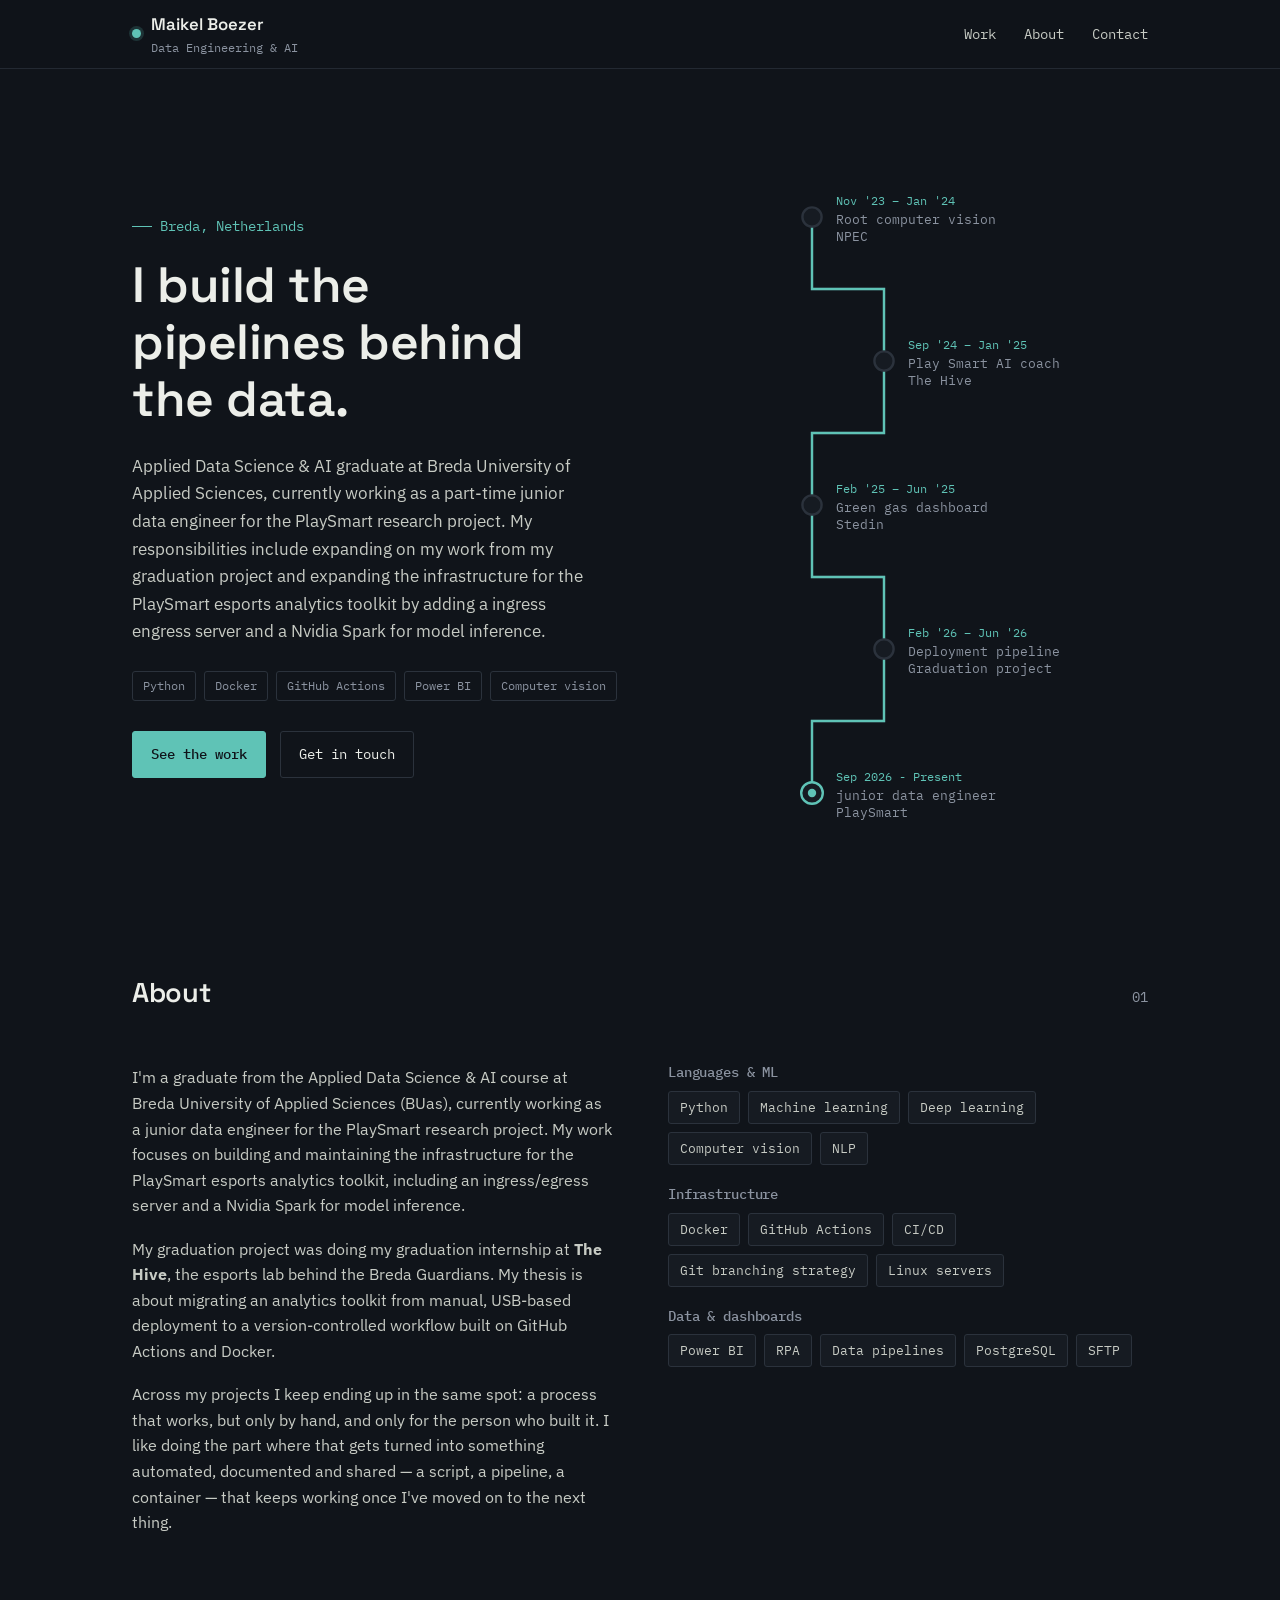
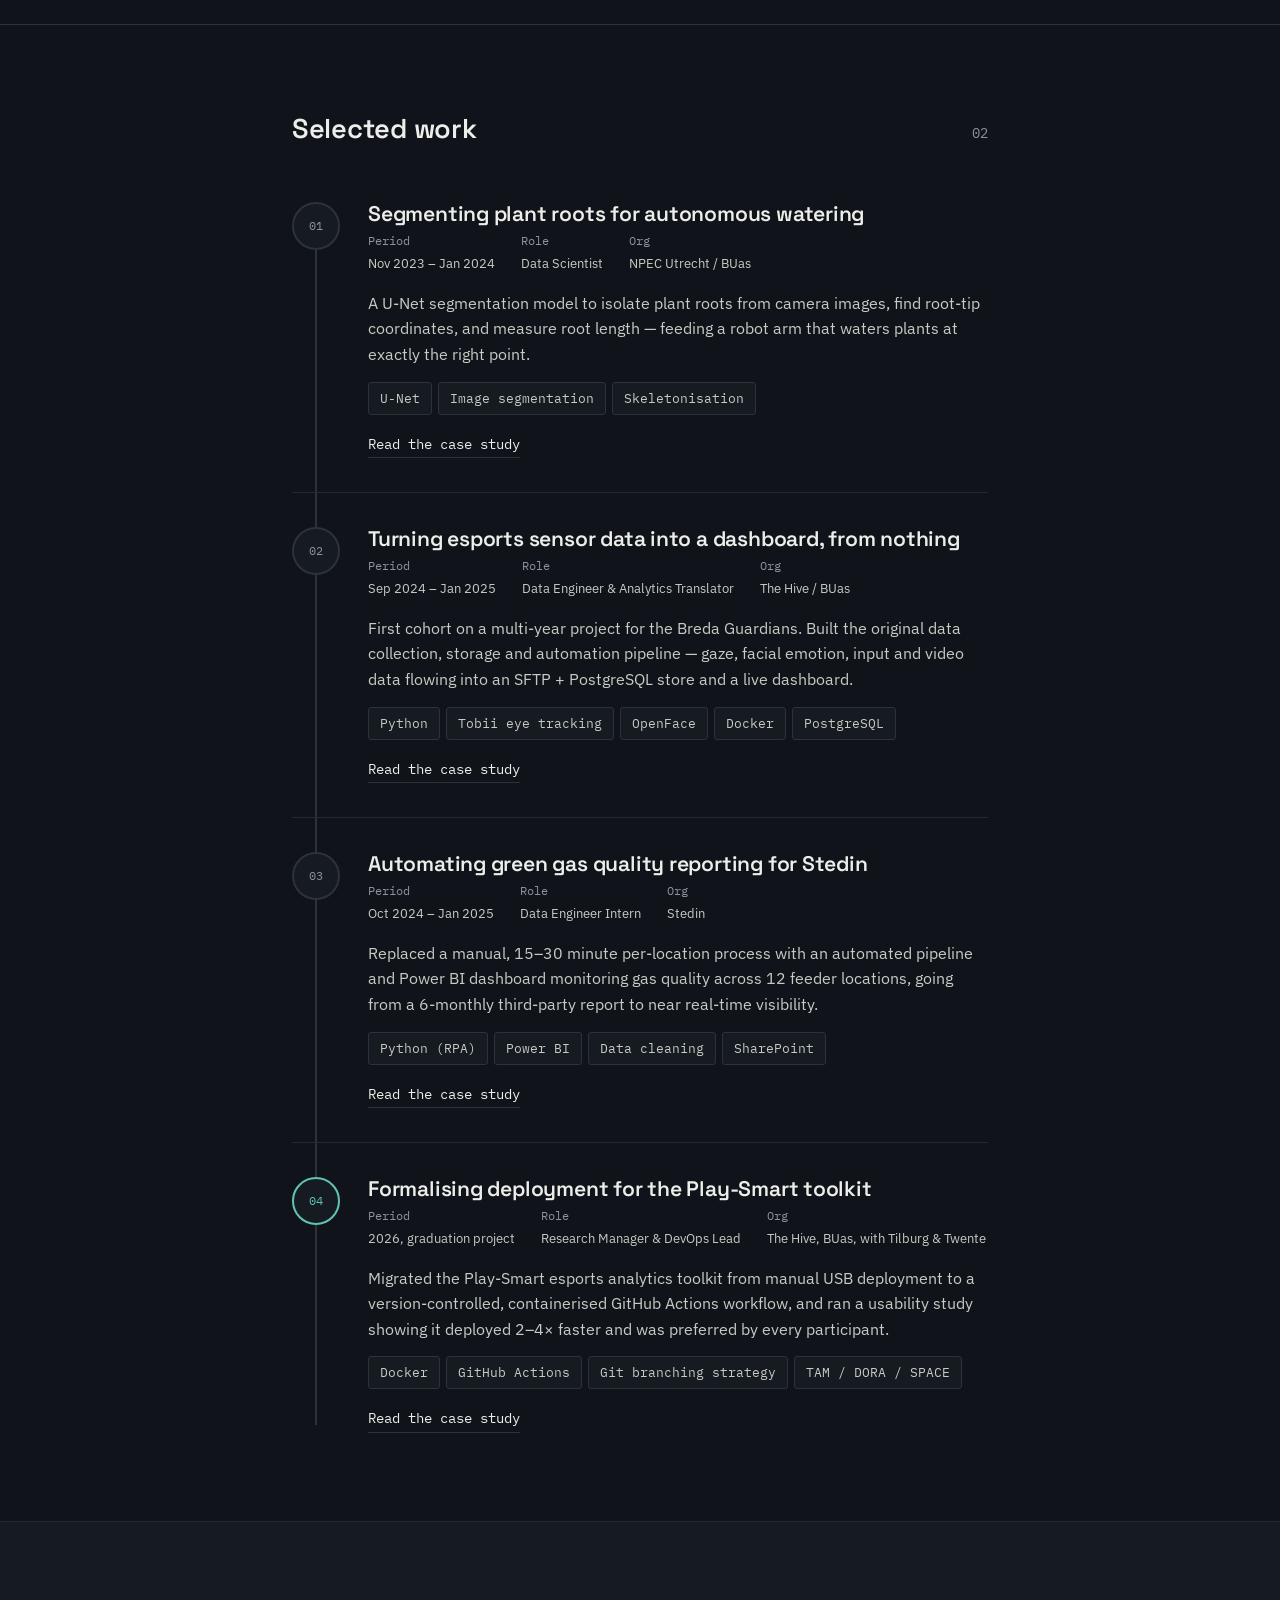
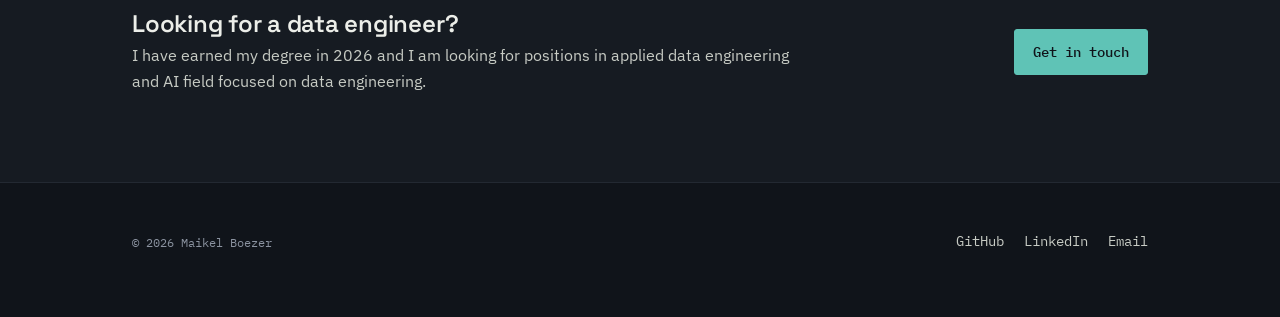
==== commit 75a99633: "updated the visuals in the porfolio" ====
--- a/index.html
+++ b/index.html
@@ -3,7 +3,7 @@
 <head>
   <meta charset="UTF-8" />
   <meta name="viewport" content="width=device-width, initial-scale=1" />
-  <title>Maikel Boezer — Data Engineering &amp; Applied AI</title>
+  <title>Maikel Boezer — Data Engineer &amp; AI </title>
   <meta name="description" content="Maikel Boezer — Applied Data Science &amp; AI student and data engineer. Case studies on deployment pipelines, dashboards and computer vision." />
   <link rel="stylesheet" href="css/style.css" />
 </head>
@@ -15,7 +15,7 @@
         <span class="dot"></span>
         <span>
           Maikel Boezer
-          <small>data engineering &amp; applied ai</small>
+          <small>Data Engineering &amp; AI </small>
         </span>
       </a>
       <button class="nav-toggle" aria-label="Toggle navigation" aria-expanded="false">
@@ -56,13 +56,13 @@
           <path class="pipe-line-draw" d="M80,60 L80,120 L140,120 L140,180 L140,240 L80,240 L80,300 L80,360 L140,360 L140,420 L140,480 L80,480 L80,540" />
 
           <circle class="node-ring" cx="80" cy="60" r="8"></circle>
-          <text class="node-year" x="100" y="50">2023–24</text>
+          <text class="node-year" x="100" y="50">Nov '23 – Jan '24</text>
           <text class="node-label" x="100" y="66">Root computer vision</text>
           <text class="node-label" x="100" y="80">NPEC</text>
 
           <circle class="node-ring" cx="140" cy="180" r="8"></circle>
-          <text class="node-year" x="160" y="170">2024</text>
-          <text class="node-label" x="160" y="186">Sensor-to-dashboard pipeline</text>
+          <text class="node-year" x="160" y="170">Sep '24 – Jan '25</text>
+          <text class="node-label" x="160" y="186">Play Smart AI coach</text>
           <text class="node-label" x="160" y="200">The Hive</text>
 
           <circle class="node-ring" cx="80" cy="300" r="8"></circle>
@@ -149,7 +149,7 @@
           <div class="project-body">
             <h3><a class="title-link" href="projects/npec-root-vision.html">Segmenting plant roots for autonomous watering</a></h3>
             <div class="meta-strip compact">
-              <div class="meta-item"><span class="k">Period</span><span class="v">2023–2024</span></div>
+              <div class="meta-item"><span class="k">Period</span><span class="v">Nov 2023 – Jan 2024</span></div>
               <div class="meta-item"><span class="k">Role</span><span class="v">Data Scientist</span></div>
               <div class="meta-item"><span class="k">Org</span><span class="v">NPEC Utrecht / BUas</span></div>
             </div>
@@ -168,7 +168,7 @@
           <div class="project-body">
             <h3><a class="title-link" href="projects/breda-guardians-pipeline.html">Turning esports sensor data into a dashboard, from nothing</a></h3>
             <div class="meta-strip compact">
-              <div class="meta-item"><span class="k">Period</span><span class="v">2024</span></div>
+              <div class="meta-item"><span class="k">Period</span><span class="v">Sep 2024 – Jan 2025</span></div>
               <div class="meta-item"><span class="k">Role</span><span class="v">Data Engineer &amp; Analytics Translator</span></div>
               <div class="meta-item"><span class="k">Org</span><span class="v">The Hive / BUas</span></div>
             </div>
@@ -232,7 +232,7 @@
     <div class="wrap">
       <div>
         <h2>Looking for a data engineer?</h2>
-        <p>I'm finishing my degree in 2026 and open to graduate roles in data engineering and applied AI.</p>
+        <p>I have earned my degree in 2026 and I am looking for positions in applied data engineering and AI field focused on data engineering.</p>
       </div>
       <a href="contact.html" class="btn primary">Get in touch</a>
     </div>
@@ -243,7 +243,7 @@
       <div class="copyright">© 2026 Maikel Boezer</div>
       <div class="footer-links">
         <a href="https://github.com/maikelboezer" target="_blank" rel="noopener">GitHub</a>
-        <a href="#" target="_blank" rel="noopener">LinkedIn</a>
+        <a href="https://www.linkedin.com/in/maikel-boezer-94a30333a/" target="_blank" rel="noopener">LinkedIn</a>
         <a href="contact.html">Email</a>
       </div>
     </div>
--- a/css/style.css
+++ b/css/style.css
@@ -360,6 +360,23 @@
   margin:0 0 44px; padding-top:2px;
 }
 
+.video-embed{
+  position: relative;
+  max-width: 68ch;
+  padding-bottom: 56.25%;
+  height: 0;
+  overflow: hidden;
+  margin: 0 0 1.1em;
+  border-radius: var(--radius);
+  border: 1px solid var(--line-soft);
+}
+.video-embed iframe{
+  position: absolute;
+  top: 0; left: 0;
+  width: 100%; height: 100%;
+  border: 0;
+}
+
 .case-body h2{ font-size:1.35rem; margin-top:2.2em; }
 .case-body h2:first-child{ margin-top:0; }
 .case-body p{ max-width:68ch; }
